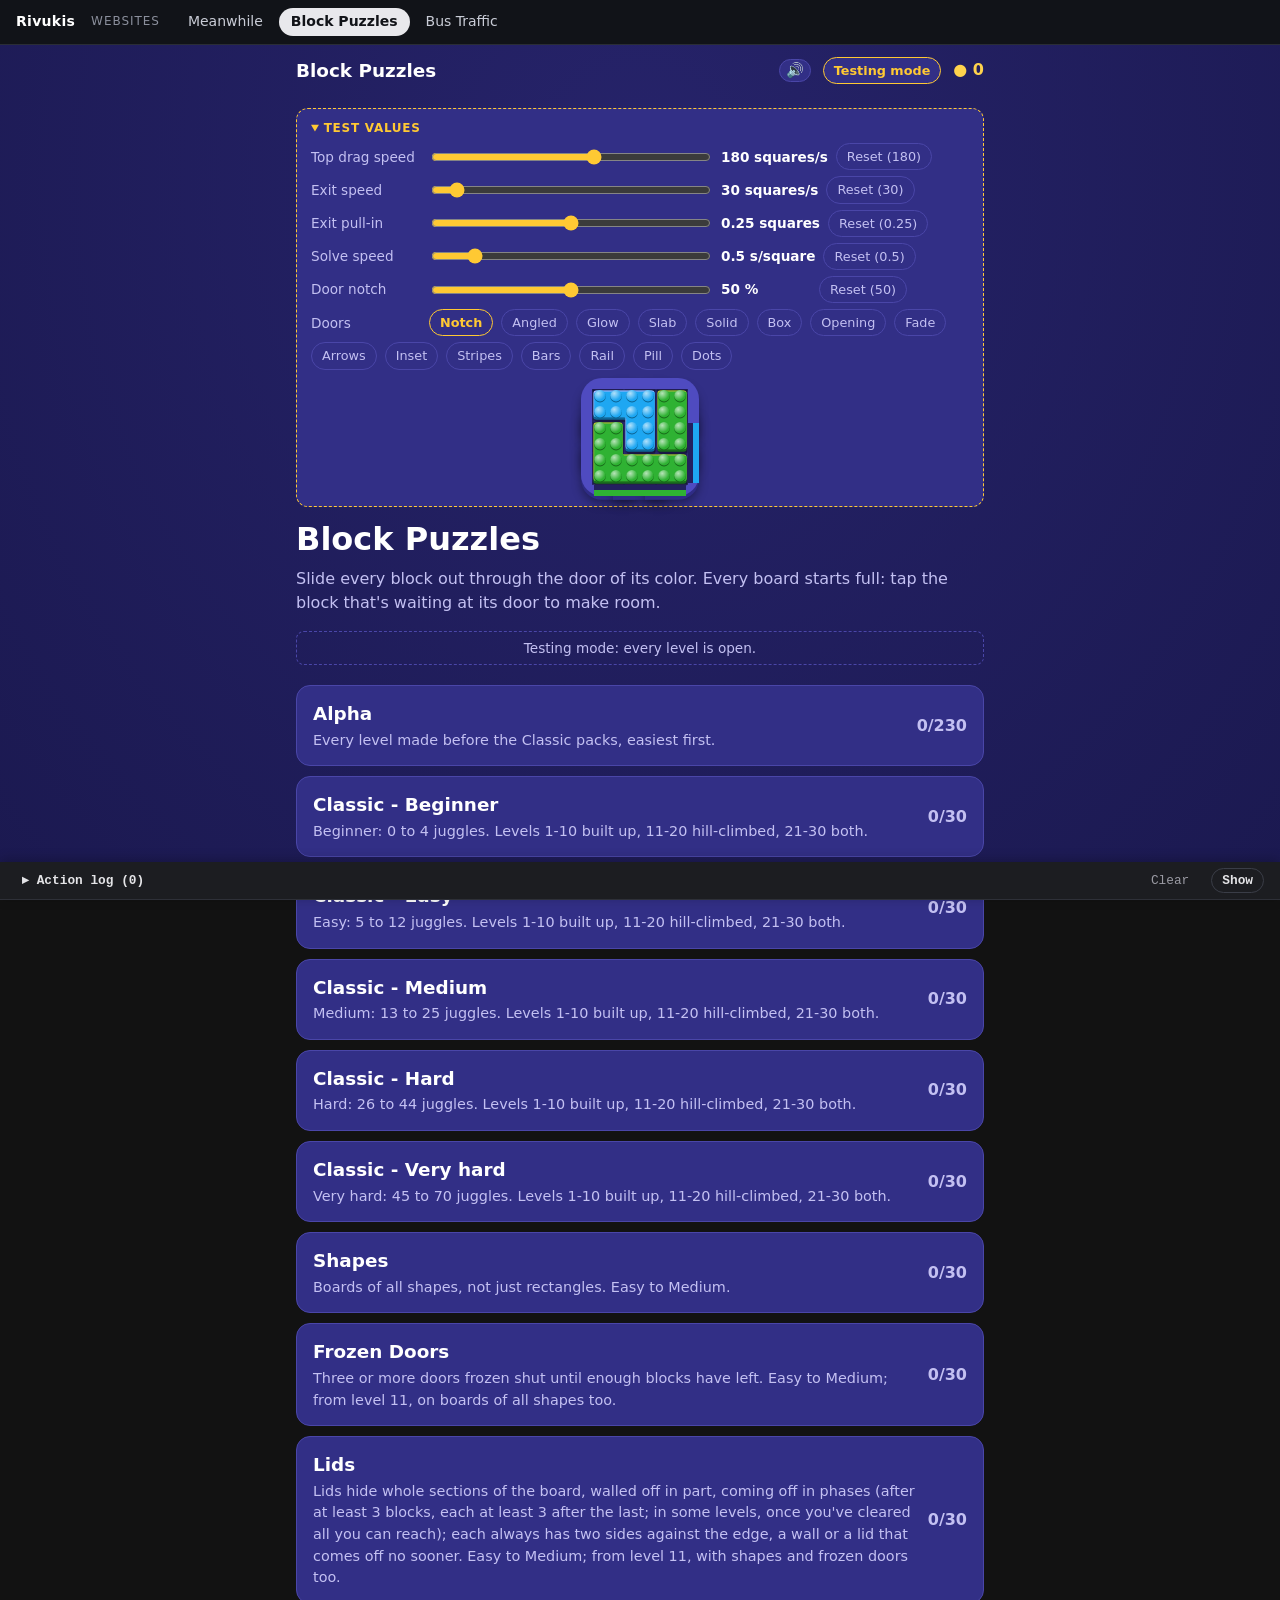
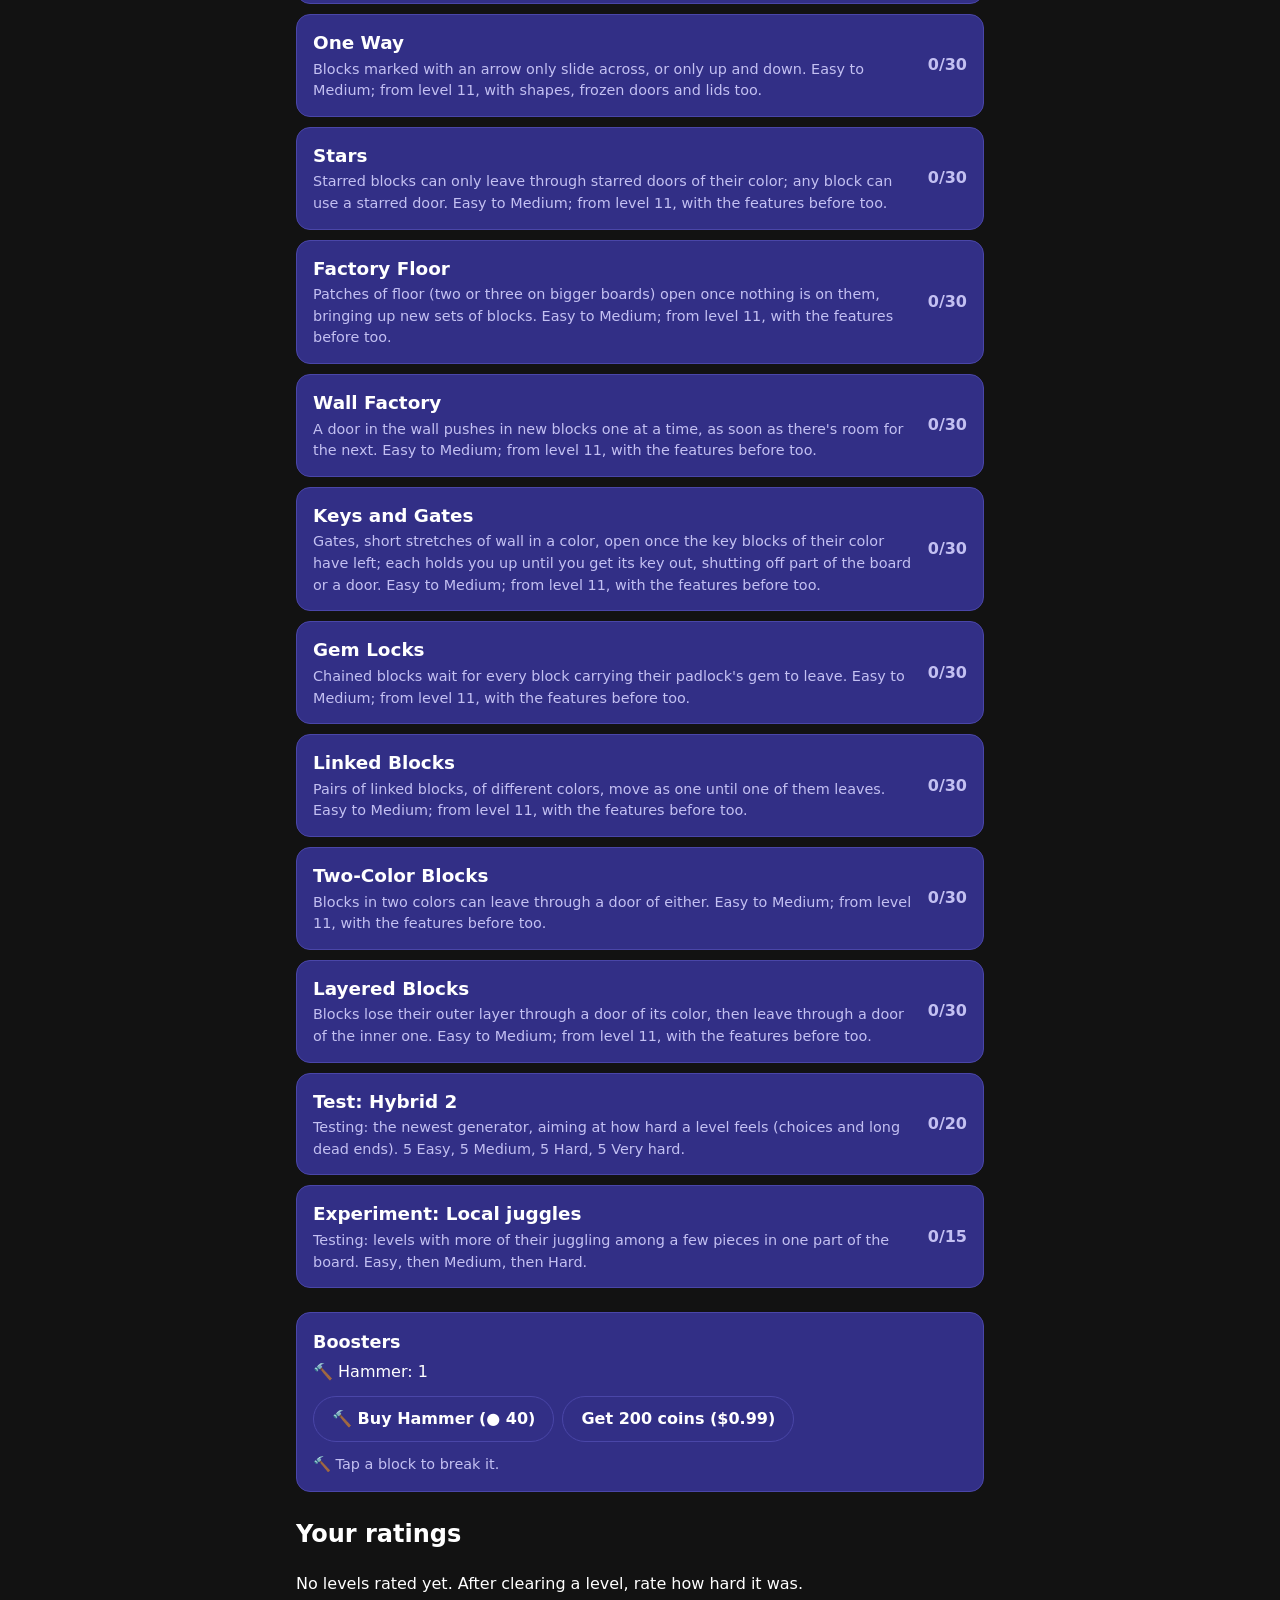
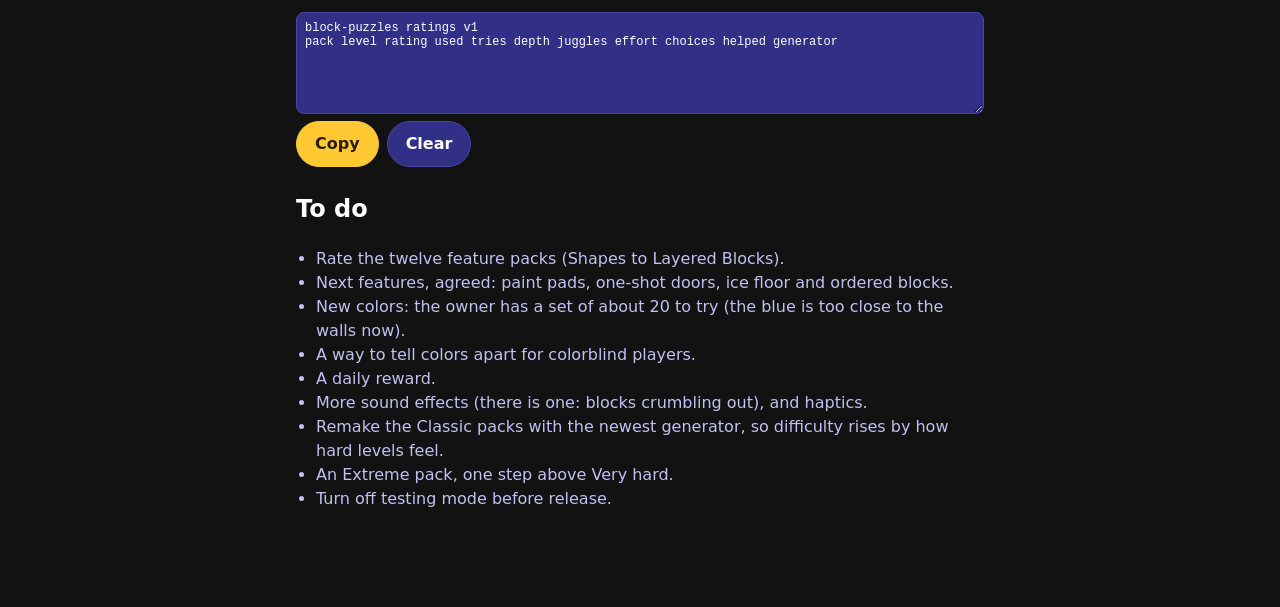
==== block-puzzles/index.html @ 2de06ac9 "Deploy 2a03bd501071a8209dc70621a8caba4c1db6daf6 from Rivukis/Rivukis-Website-Private" ====
<!doctype html>
<html lang="en" data-build="2a03bd501071a8209dc70621a8caba4c1db6daf6">
<head>
  <meta charset="utf-8">
  <meta name="viewport" content="width=device-width, initial-scale=1">
  <title>Block Puzzles</title>
  <link rel="icon" href="data:image/svg+xml,%3Csvg xmlns=%27http://www.w3.org/2000/svg%27 viewBox=%270 0 32 32%27%3E%3Crect x=%272%27 y=%272%27 width=%2716%27 height=%2712%27 rx=%273%27 fill=%27%23e5484d%27/%3E%3Crect x=%2714%27 y=%2716%27 width=%2716%27 height=%2714%27 rx=%273%27 fill=%27%233e7bfa%27/%3E%3C/svg%3E">
  <link rel="stylesheet" href="styles.css?v=2a03bd501071a8209dc70621a8caba4c1db6daf6">
  <script src="app.js?v=2a03bd501071a8209dc70621a8caba4c1db6daf6" defer></script>
  <script src="../shell/bar.js?v=2a03bd501071a8209dc70621a8caba4c1db6daf6" defer></script>
</head>
<body>
  <div id="app"></div>
  <noscript>This site needs JavaScript to run.</noscript>
</body>
</html>
---- block-puzzles/styles.css ----
:root {
  /* One look, light or dark: deep indigo, like the toy-brick games it's modeled on. */
  color-scheme: dark;
  --bg: #26236a;
  --bg-deep: #1b1950;
  --surface: #322f86;
  --fg: #ffffff;
  --muted: #c3c0f2;
  --border: #4a46a8;
  --accent: #ffc933;
  --accent-fg: #2a1d00;
  /* The board: a raised purple rim and walls (their side darker), and a sunken dark floor. */
  --wall: #4f4bc0;
  --wall-side: #2f2c86;
  --board: #23205f;
  --board-line: #2d2a74;
  --ok: #6fe08e;
  --warn: #ff6b6e;
  --log-bg: #1c1d21;
  --log-fg: #e4e4e7;
  --log-muted: #9a9aa3;
  --log-sim: #f0b35a;
  --log-info: #7fb4e8;
  --log-height: 30vh;
}


* {
  box-sizing: border-box;
}

/* Nothing may widen the page past the screen (a phone would zoom out to fit it). */
html {
  overflow-x: clip;
}

body {
  margin: 0;
  min-height: 100vh;
  background: radial-gradient(ellipse at 50% 20%, var(--bg), var(--bg-deep)) fixed;
  color: var(--fg);
  font-family: system-ui, -apple-system, "Segoe UI", sans-serif;
  line-height: 1.5;
}

#app {
  padding-bottom: calc(var(--log-height) + 24px);
}

/* With the action log collapsed, only its header bar covers the page. */
#app.log-collapsed {
  padding-bottom: 56px;
}

a {
  color: var(--accent);
}

.site-header {
  display: flex;
  justify-content: space-between;
  align-items: center;
  max-width: 720px;
  margin: 0 auto;
  padding: 12px 16px;
}

.site-title {
  color: var(--fg);
  font-weight: 800;
  font-size: 1.15rem;
  text-decoration: none;
}

.coins {
  font-weight: 800;
  color: #ffd34d;
}

.header-right {
  display: flex;
  align-items: center;
  gap: 12px;
}

.sound-toggle {
  padding: 2px 6px;
  border: 1px solid var(--border);
  border-radius: 999px;
  background: var(--surface);
  font-size: 0.9rem;
  line-height: 1.2;
  cursor: pointer;
}

.mode-toggle,
.door-style {
  padding: 3px 10px;
  border: 1px solid var(--border);
  border-radius: 999px;
  background: var(--surface);
  color: var(--muted);
  font: inherit;
  font-size: 0.8rem;
  cursor: pointer;
}

.mode-toggle[aria-pressed="true"],
.door-style[aria-pressed="true"] {
  border-color: var(--accent);
  color: var(--accent);
  font-weight: 700;
}

/* Testing mode's panel at the top of every screen. */
.test-values {
  width: calc(min(720px, 100%) - 32px);
  margin: 12px auto 0;
  padding: 10px 14px;
  border: 1px dashed var(--accent);
  border-radius: 12px;
  background: var(--surface);
  font-size: 0.85rem;
}
.test-values[hidden] {
  display: none;
}
.test-values summary {
  cursor: pointer;
  font-weight: 700;
  color: var(--accent);
  font-size: 0.75rem;
  letter-spacing: 0.06em;
  text-transform: uppercase;
}
.test-row {
  display: flex;
  flex-wrap: wrap;
  align-items: center;
  gap: 6px 8px;
  margin: 6px 0;
}
.test-label {
  min-width: 110px;
  color: var(--muted);
}
.speed-slider {
  flex: 1 1 140px;
  max-width: 280px;
  accent-color: var(--accent);
}
.speed-value {
  min-width: 90px;
  font-variant-numeric: tabular-nums;
  font-weight: 700;
}
.door-preview {
  display: flex;
  justify-content: center;
  margin-top: 8px;
}
.door-preview:empty {
  display: none;
}
.door-preview .board-frame {
  pointer-events: none;
}

/* Rating a cleared level, in testing mode. */
.rate {
  margin: 4px 0 14px;
}
.rate-question {
  margin: 0 0 8px;
  font-weight: 700;
}
.rate-buttons {
  display: flex;
  gap: 6px;
  justify-content: center;
}
.rate-button {
  display: flex;
  flex: 1 1 0;
  flex-direction: column;
  align-items: center;
  min-width: 0;
  padding: 6px 2px;
  border: 1px solid var(--border);
  border-radius: 10px;
  background: var(--surface);
  color: var(--fg);
  font: inherit;
  cursor: pointer;
}
.rate-button[aria-pressed="true"] {
  border-color: var(--accent);
  background: var(--accent);
  color: var(--accent-fg);
}
.rate-number {
  font-size: 1.1rem;
  font-weight: 700;
}
.rate-name {
  font-size: 0.65rem;
  white-space: nowrap;
}

.ratings {
  margin: 24px 0 0;
}
.ratings-text {
  width: 100%;
  padding: 8px;
  border: 1px solid var(--border);
  border-radius: 8px;
  background: var(--surface);
  color: var(--fg);
  font: 0.75rem ui-monospace, monospace;
}
.ratings-copied {
  align-self: center;
  color: var(--ok);
}

.todo {
  margin: 24px 0 40px;
}
.todo-list {
  margin: 0;
  padding-left: 20px;
  color: var(--muted);
  line-height: 1.5;
}

.main {
  max-width: 720px;
  margin: 0 auto;
  padding: 0 16px;
}

.button {
  display: inline-block;
  padding: 10px 18px;
  border: 1px solid var(--border);
  border-radius: 999px;
  background: var(--surface);
  color: var(--fg);
  font: inherit;
  font-weight: 600;
  text-decoration: none;
  cursor: pointer;
}

.button.primary {
  background: var(--accent);
  border-color: var(--accent);
  color: var(--accent-fg);
}

/* Home */

.intro h1 {
  margin: 8px 0 4px;
  font-size: 2rem;
}

.intro p {
  margin: 0 0 16px;
  color: var(--muted);
}

/* Packs */

.pack-list {
  display: grid;
  gap: 10px;
  margin: 20px 0;
  padding: 0;
  list-style: none;
}

.pack-card {
  display: grid;
  grid-template-columns: 1fr auto;
  gap: 2px 12px;
  padding: 14px 16px;
  border: 1px solid var(--border);
  border-radius: 14px;
  background: var(--surface);
  color: var(--fg);
  text-decoration: none;
}

.pack-name {
  font-size: 1.15rem;
  font-weight: 800;
}

.pack-description {
  grid-row: 2;
  color: var(--muted);
  font-size: 0.9rem;
}

.pack-progress {
  grid-row: 1 / span 2;
  grid-column: 2;
  align-self: center;
  color: var(--muted);
  font-weight: 700;
  font-variant-numeric: tabular-nums;
}

.pack-bar {
  display: flex;
  align-items: center;
  justify-content: space-between;
  gap: 12px;
  margin-bottom: 8px;
}

.pack-title {
  margin: 0;
  font-size: 1.2rem;
}

/* A pack's levels: pages of 30 (5 across, 6 down) that scroll sideways. */

.level-pages {
  display: flex;
  overflow-x: auto;
  scroll-snap-type: x mandatory;
  scrollbar-width: none;
}

.level-pages::-webkit-scrollbar {
  display: none;
}

/* Each page is a card, narrower than the screen, so pages stay apart while
   swiping between them. */
.level-page {
  flex: 0 0 100%;
  scroll-snap-align: start;
  display: flex;
  flex-direction: column;
  align-items: center;
  padding: 0 32px;
}

.page-title {
  margin: 4px 0 8px;
  font-size: 0.95rem;
  color: var(--muted);
}

/* A square 5 by 5 grid, even when a page has fewer levels. */
.level-grid {
  display: grid;
  grid-template-columns: repeat(5, 1fr);
  grid-template-rows: repeat(5, 1fr);
  gap: 8px;
  width: min(100%, 340px);
  aspect-ratio: 1;
  margin: 0;
  padding: 12px;
  list-style: none;
  border: 1px solid color-mix(in srgb, var(--page) 40%, var(--border));
  border-radius: 16px;
  background: var(--surface);
}

.level-button {
  position: relative;
  display: flex;
  align-items: center;
  justify-content: center;
  aspect-ratio: 1;
  border: 2px solid var(--page);
  border-radius: 10px;
  background: color-mix(in srgb, var(--page) 12%, var(--surface));
  color: var(--fg);
  text-decoration: none;
  overflow: hidden;
}

.level-button.open {
  background: color-mix(in srgb, var(--page) 35%, var(--surface));
}

.level-button.locked {
  border-color: var(--border);
  background: var(--bg);
  color: var(--muted);
}

/* A locked level: a grey padlock behind its number, unlike a solved level's colored star. */
.level-lock {
  position: absolute;
  left: 50%;
  top: 50%;
  width: 46%;
  height: 34%;
  transform: translate(-50%, -20%);
  border-radius: 4px;
  background: var(--muted);
  opacity: 0.35;
}

.level-lock::before {
  content: "";
  position: absolute;
  left: 18%;
  right: 18%;
  bottom: 100%;
  height: 70%;
  border: 3px solid var(--muted);
  border-bottom: 0;
  border-radius: 999px 999px 0 0;
}

.level-number {
  position: relative;
  font-size: 1.15rem;
  font-weight: 800;
}

/* A solved level: a big, partly see-through star behind its number. */
.level-star {
  position: absolute;
  inset: 0;
  display: flex;
  align-items: center;
  justify-content: center;
  font-size: 2.6rem;
  line-height: 1;
  color: var(--page);
  opacity: 0.45;
}

.testing-note,
.level-stats {
  margin: 4px 0 12px;
  color: var(--muted);
  font-size: 0.85rem;
  text-align: center;
}

.testing-note {
  padding: 6px 12px;
  border: 1px dashed var(--border);
  border-radius: 8px;
}

.page-turns {
  display: flex;
  justify-content: center;
  gap: 12px;
  margin: 16px 0;
}

.shop {
  margin: 24px 0;
  padding: 16px;
  border: 1px solid var(--border);
  border-radius: 14px;
  background: var(--surface);
}

.shop h2 {
  margin: 0 0 4px;
  font-size: 1.1rem;
}

.shop-counts {
  margin: 0 0 12px;
  white-space: pre-wrap;
}

.shop-buttons {
  display: flex;
  flex-wrap: wrap;
  gap: 8px;
}

.shop-help {
  margin: 12px 0 0;
  color: var(--muted);
  font-size: 0.9rem;
}

/* Playing a level */

.play {
  position: relative;
  display: flex;
  flex-direction: column;
  align-items: center;
}

/* The board, with room around it for a leaving block and its crumbs, which
   are clipped there: nothing that flies out may make the page any wider or
   taller, or a phone re-zooms and scrolls the page to fit it. The room
   overlaps what's above and below without moving it, and lets touches
   through. */
.board-slot {
  align-self: stretch;
  display: flex;
  justify-content: center;
  overflow: clip;
  padding-block: 72px;
  margin-block: -72px;
  pointer-events: none;
}
.board-slot > * {
  pointer-events: auto;
}

.play-bar {
  display: flex;
  align-items: center;
  justify-content: space-between;
  gap: 12px;
  width: 100%;
  margin-bottom: 12px;
}

.back {
  text-decoration: none;
  font-weight: 600;
  white-space: nowrap;
}

.level-title {
  margin: 0;
  font-size: 1.05rem;
  text-align: center;
}

.board-frame {
  position: relative;
  touch-action: none;
  user-select: none;
  -webkit-user-select: none;
}

.board {
  position: relative;
}

/* Under every square of the board, so together they draw its outline. A
   rounded corner on a square rounds its shadow by that plus the rim's width. */
.rim {
  --round: 10px;
  position: absolute;
  background: var(--wall);
  /* The rim's top. */
  box-shadow: 0 0 0 var(--pad) var(--wall);
}

/* Under the rim's top: its darker side below it, and a soft shadow under the whole board. */
.rim.rim-side {
  box-shadow:
    0 calc(var(--cell) * 0.12) 0 var(--pad) var(--wall-side),
    0 calc(var(--cell) * 0.25) calc(var(--cell) * 0.3) var(--pad) rgb(0 0 0 / 0.35);
}

/* The floor sits below the walls: where a wall (or the rim) rises above or
   left of a square, it casts a shadow onto it; below or right, a faint lit
   lip. (BoardView marks which sides of each square meet a wall: edge-t,
   edge-r, edge-b, edge-l.) */
.floor {
  --u: calc(var(--cell) / 100);
  --t: 0 0 transparent;
  --l: 0 0 transparent;
  --b: 0 0 transparent;
  --r: 0 0 transparent;
  position: absolute;
  background: var(--board);
  box-shadow: inset 0 0 0 0.5px var(--board-line), var(--t), var(--l), var(--b), var(--r);
}
.floor.edge-t { --t: inset 0 calc(var(--u) * 14) calc(var(--u) * 10) calc(var(--u) * -8) rgb(0 0 0 / 0.5); }
.floor.edge-l { --l: inset calc(var(--u) * 10) 0 calc(var(--u) * 8) calc(var(--u) * -6) rgb(0 0 0 / 0.35); }
.floor.edge-b { --b: inset 0 calc(var(--u) * -3) 0 rgb(255 255 255 / 0.12); }
.floor.edge-r { --r: inset calc(var(--u) * -3) 0 0 rgb(255 255 255 / 0.08); }

/* Walls inside the board stand up like the blocks: a lit top and left edge
   and a dark side below, on the sides that face the floor. */
.wall {
  --round: 6px;
  --u: calc(var(--cell) / 100);
  --t: 0 0 transparent;
  --l: 0 0 transparent;
  --b: 0 0 transparent;
  --r: 0 0 transparent;
  position: absolute;
  background: var(--wall);
  box-shadow: var(--t), var(--l), var(--b), var(--r);
}
.wall.edge-t { --t: inset 0 calc(var(--u) * 5) 0 rgb(255 255 255 / 0.14); }
.wall.edge-l { --l: inset calc(var(--u) * 4) 0 0 rgb(255 255 255 / 0.08); }
.wall.edge-b { --b: inset 0 calc(var(--u) * -12) 0 rgb(0 0 0 / 0.35); }
.wall.edge-r { --r: inset calc(var(--u) * -5) 0 0 rgb(0 0 0 / 0.2); }

/* Slab: the default. A slab of the door's color filling the rim, lit along
   its top, with a white arrow pointing out of the board. */
[data-doors="slab"] .door {
  background: var(--fill);
  box-shadow: inset 0 3px 0 rgb(255 255 255 / 0.3), inset 0 -3px 0 rgb(0 0 0 / 0.25);
}
[data-doors="slab"] .door::after {
  content: "";
  position: absolute;
  inset: 0;
  background: #fff;
  -webkit-mask: var(--arrow) center / min(80%, 80cqh, 26px) no-repeat;
  mask: var(--arrow) center / min(80%, 80cqh, 26px) no-repeat;
}
[data-doors="slab"] .door { container-type: size; }
[data-doors="slab"] .door-top { --arrow: url("data:image/svg+xml,%3Csvg xmlns='http://www.w3.org/2000/svg' viewBox='0 0 16 16'%3E%3Cpath d='M4 9.5l4-4 4 4' fill='none' stroke='black' stroke-width='2.6' stroke-linecap='round' stroke-linejoin='round'/%3E%3C/svg%3E"); }
[data-doors="slab"] .door-bottom { --arrow: url("data:image/svg+xml,%3Csvg xmlns='http://www.w3.org/2000/svg' viewBox='0 0 16 16'%3E%3Cpath d='M4 6.5l4 4 4-4' fill='none' stroke='black' stroke-width='2.6' stroke-linecap='round' stroke-linejoin='round'/%3E%3C/svg%3E"); }
[data-doors="slab"] .door-left { --arrow: url("data:image/svg+xml,%3Csvg xmlns='http://www.w3.org/2000/svg' viewBox='0 0 16 16'%3E%3Cpath d='M9.5 4l-4 4 4 4' fill='none' stroke='black' stroke-width='2.6' stroke-linecap='round' stroke-linejoin='round'/%3E%3C/svg%3E"); }
[data-doors="slab"] .door-right { --arrow: url("data:image/svg+xml,%3Csvg xmlns='http://www.w3.org/2000/svg' viewBox='0 0 16 16'%3E%3Cpath d='M6.5 4l4 4-4 4' fill='none' stroke='black' stroke-width='2.6' stroke-linecap='round' stroke-linejoin='round'/%3E%3C/svg%3E"); }

/* Box: a box of the color filling the rim, cut off from the wall on either
   side by a small gap (the page showing through), also between doors side
   by side. */
[data-doors="box"] .door {
  /* A ramp down and out: bright where it meets the floor, darker outward, with a sunken edge. */
  background: linear-gradient(var(--out), color-mix(in oklch, var(--fill) 80%, white), var(--fill) 45%, color-mix(in oklch, var(--fill) 65%, black));
  outline: 1px solid rgb(0 0 0 / 0.25);
  outline-offset: -1px;
}
[data-doors="box"] .door-top,
[data-doors="box"] .door-bottom { box-shadow: -3px 0 0 var(--bg), 3px 0 0 var(--bg); }
[data-doors="box"] .door-left,
[data-doors="box"] .door-right { box-shadow: 0 -3px 0 var(--bg), 0 3px 0 var(--bg); }

/* Doors sit on the rim, just outside their row of cells. There are a few
   styles to compare in testing mode (`data-doors` on the board frame). */
.door {
  --dark: color-mix(in oklch, var(--fill) 25%, var(--wall));
  position: absolute;
  /* Above the board's rim, which it sits on. */
  z-index: 1;
}

/* Fade: brightest at the board, fading into the rim's dark outside. */
[data-doors="fade"] .door-top { background: linear-gradient(to top, var(--fill), var(--dark)); }
[data-doors="fade"] .door-bottom { background: linear-gradient(to bottom, var(--fill), var(--dark)); }
[data-doors="fade"] .door-left { background: linear-gradient(to left, var(--fill), var(--dark)); }
[data-doors="fade"] .door-right { background: linear-gradient(to right, var(--fill), var(--dark)); }

/* Opening: the wall is cut away, so the floor runs out through it, tinted
   with the door's color, between two colored posts and over a colored
   threshold where it meets the board. */
[data-doors="opening"] .door {
  --tint: color-mix(in oklch, var(--fill) 70%, var(--board));
  --post: 4px;
  border: 0 solid var(--fill);
}
[data-doors="opening"] .door-top { background: linear-gradient(to top, var(--tint), var(--dark)); border-width: 0 var(--post) var(--post); }
[data-doors="opening"] .door-bottom { background: linear-gradient(to bottom, var(--tint), var(--dark)); border-width: var(--post) var(--post) 0; }
[data-doors="opening"] .door-left { background: linear-gradient(to left, var(--tint), var(--dark)); border-width: var(--post) var(--post) var(--post) 0; }
[data-doors="opening"] .door-right { background: linear-gradient(to right, var(--tint), var(--dark)); border-width: var(--post) 0 var(--post) var(--post); }

/* Inset: a colored gate set into the wall, like a raised bar. */
[data-doors="inset"] .door::before {
  content: "";
  position: absolute;
  inset: 22% 0;
  border-radius: 999px;
  background: var(--fill);
  box-shadow: inset 0 2px 0 rgb(255 255 255 / 0.4), inset 0 -2px 0 rgb(0 0 0 / 0.25), 0 1px 3px rgb(0 0 0 / 0.35);
}
[data-doors="inset"] .door-left::before,
[data-doors="inset"] .door-right::before {
  inset: 0 22%;
}

/* Arrows: a colored bar with chevrons pointing out of the board, in a
   lighter shade of the same color (drawn through a chevron-shaped mask). */
[data-doors="arrows"] .door {
  background: var(--fill);
  border-radius: 2px;
}
[data-doors="arrows"] .door::after {
  content: "";
  position: absolute;
  inset: 0;
  background: color-mix(in oklch, var(--fill) 45%, white);
  -webkit-mask-size: 12px 12px;
  mask-size: 12px 12px;
  -webkit-mask-position: center;
  mask-position: center;
}
[data-doors="arrows"] .door-top::after { -webkit-mask-image: url("data:image/svg+xml,%3Csvg xmlns='http://www.w3.org/2000/svg' viewBox='0 0 12 12'%3E%3Cpath d='M3 8l3-3 3 3' fill='none' stroke='black' stroke-width='1.8'/%3E%3C/svg%3E"); mask-image: url("data:image/svg+xml,%3Csvg xmlns='http://www.w3.org/2000/svg' viewBox='0 0 12 12'%3E%3Cpath d='M3 8l3-3 3 3' fill='none' stroke='black' stroke-width='1.8'/%3E%3C/svg%3E"); }
[data-doors="arrows"] .door-bottom::after { -webkit-mask-image: url("data:image/svg+xml,%3Csvg xmlns='http://www.w3.org/2000/svg' viewBox='0 0 12 12'%3E%3Cpath d='M3 4l3 3 3-3' fill='none' stroke='black' stroke-width='1.8'/%3E%3C/svg%3E"); mask-image: url("data:image/svg+xml,%3Csvg xmlns='http://www.w3.org/2000/svg' viewBox='0 0 12 12'%3E%3Cpath d='M3 4l3 3 3-3' fill='none' stroke='black' stroke-width='1.8'/%3E%3C/svg%3E"); }
[data-doors="arrows"] .door-left::after { -webkit-mask-image: url("data:image/svg+xml,%3Csvg xmlns='http://www.w3.org/2000/svg' viewBox='0 0 12 12'%3E%3Cpath d='M8 3l-3 3 3 3' fill='none' stroke='black' stroke-width='1.8'/%3E%3C/svg%3E"); mask-image: url("data:image/svg+xml,%3Csvg xmlns='http://www.w3.org/2000/svg' viewBox='0 0 12 12'%3E%3Cpath d='M8 3l-3 3 3 3' fill='none' stroke='black' stroke-width='1.8'/%3E%3C/svg%3E"); }
[data-doors="arrows"] .door-right::after { -webkit-mask-image: url("data:image/svg+xml,%3Csvg xmlns='http://www.w3.org/2000/svg' viewBox='0 0 12 12'%3E%3Cpath d='M4 3l3 3-3 3' fill='none' stroke='black' stroke-width='1.8'/%3E%3C/svg%3E"); mask-image: url("data:image/svg+xml,%3Csvg xmlns='http://www.w3.org/2000/svg' viewBox='0 0 12 12'%3E%3Cpath d='M4 3l3 3-3 3' fill='none' stroke='black' stroke-width='1.8'/%3E%3C/svg%3E"); }

/* The direction out of the board, and along the door, for the styles below. */
.door-top { --out: to top; --along: to right; }
.door-bottom { --out: to bottom; --along: to right; }
.door-left { --out: to left; --along: to bottom; }
.door-right { --out: to right; --along: to bottom; }

/* Solid: a plain flat bar of the color. */
[data-doors="solid"] .door { background: var(--fill); }

/* Glow: a bright bar whose light spills onto the dark rim. */
[data-doors="glow"] .door {
  background: linear-gradient(var(--out), color-mix(in oklch, var(--fill) 60%, white), var(--fill));
  border-radius: 3px;
  box-shadow: 0 0 8px 1px var(--fill);
}

/* Stripes: diagonal stripes, like a painted gate. */
[data-doors="stripes"] .door {
  background: repeating-linear-gradient(45deg, var(--fill) 0 5px, var(--dark) 5px 9px);
  border-radius: 2px;
}

/* Bars: a gate of colored bars across the gap, over a dark opening. */
[data-doors="bars"] .door {
  background: repeating-linear-gradient(var(--along), var(--fill) 0 3px, transparent 3px 8px), var(--dark);
  border: 0 solid var(--fill);
}
[data-doors="bars"] .door-top { border-bottom-width: 3px; }
[data-doors="bars"] .door-bottom { border-top-width: 3px; }
[data-doors="bars"] .door-left { border-right-width: 3px; }
[data-doors="bars"] .door-right { border-left-width: 3px; }

/* Rail: the rim stays dark, with a thin colored line where it meets the board. */
[data-doors="rail"] .door { background: linear-gradient(var(--out), var(--fill) 0 4px, transparent 4px); }

/* Pill: a rounded tab of the color, outlined, standing a little out from the rim. */
[data-doors="pill"] .door::before {
  content: "";
  position: absolute;
  inset: -2px;
  border-radius: 999px;
  background: var(--fill);
  border: 2px solid color-mix(in oklch, var(--fill) 40%, black);
}

/* Dots: a row of colored lights along the gap. */
[data-doors="dots"] .door {
  background: radial-gradient(circle, var(--fill) 0 3px, transparent 3.5px) center / 10px 10px, var(--dark);
  border-radius: 3px;
}

/* Notch (the default): a bar of the color, with the half next to the board
   cut away to plain floor, as if the block's way out were notched into the
   wall. */
[data-doors="notch"] .door { background: linear-gradient(var(--out), var(--board) 0 var(--notch, 50%), var(--fill) var(--notch, 50%)); }

/* A frozen door: covered in ice (pale, frosty stripes over the door), with
   the number of blocks still to leave before it thaws. The ice melts away
   when it gets to 0 (THAW_MS in boardView.ts). */
.door .ice {
  position: absolute;
  inset: -1px;
  display: grid;
  place-items: center;
  border-radius: 3px;
  background:
    repeating-linear-gradient(135deg, rgb(255 255 255 / 0.5) 0 2px, transparent 2px 7px),
    rgb(205 238 255 / 0.25);
  box-shadow: 0 0 0 1.5px rgb(235 248 255 / 0.95), 0 0 8px rgb(150 215 255 / 0.8);
  pointer-events: none;
}
.door .ice-count {
  display: grid;
  place-items: center;
  min-width: calc(var(--cell, 40px) * 0.42);
  height: calc(var(--cell, 40px) * 0.42);
  padding: 0 3px;
  border-radius: 999px;
  background: #eaf8ff;
  /* Ringed in the door's color, which the ice dims. */
  border: 3px solid var(--fill);
  color: #155b8a;
  font-size: calc(var(--cell, 40px) * 0.28);
  font-weight: 800;
  line-height: 1;
  box-shadow: 0 1px 3px rgb(0 0 0 / 0.35);
}
.door.thawing .ice {
  animation: thaw 450ms ease-in forwards;
}
@keyframes thaw {
  to { opacity: 0; transform: scale(1.25); filter: blur(2px); }
}

/* A lid over covered blocks: a raised panel in the walls' color, hiding
   what's under it, with how many blocks still have to leave before it
   lifts off (LID_MS in boardView.ts). */
.lid {
  position: absolute;
  z-index: 4;
  display: grid;
  place-items: center;
  border-radius: calc(var(--cell) * 0.14);
  background:
    repeating-linear-gradient(45deg, rgb(255 255 255 / 0.07) 0 6px, transparent 6px 12px),
    linear-gradient(color-mix(in oklch, var(--wall) 85%, white), var(--wall));
  box-shadow:
    inset 0 2px 0 rgb(255 255 255 / 0.25),
    inset 0 -3px 0 var(--wall-side),
    0 calc(var(--cell) * 0.08) calc(var(--cell) * 0.16) rgb(0 0 0 / 0.45);
  touch-action: none;
}
.lid-count {
  display: grid;
  place-items: center;
  min-width: calc(var(--cell) * 0.6);
  height: calc(var(--cell) * 0.6);
  padding: 0 4px;
  border-radius: 999px;
  background: var(--wall-side);
  border: 2px solid rgb(255 255 255 / 0.75);
  color: #fff;
  font-size: calc(var(--cell) * 0.36);
  font-weight: 800;
  line-height: 1;
}
.lid.opening {
  pointer-events: none;
  animation: lid-off 500ms ease-in forwards;
}
@keyframes lid-off {
  40% { transform: translateY(calc(var(--cell) * -0.15)) scale(1.04); opacity: 1; }
  to { transform: translateY(calc(var(--cell) * -0.4)) scale(1.1); opacity: 0; }
}

/* A one-way block's arrow, both ways along the way it moves. */
.brick .one-way,
.brick .one-way-edge {
  fill: none;
  stroke-linecap: round;
  stroke-linejoin: round;
}
.brick .one-way { stroke: #fff; stroke-width: 0.075; }
.brick .one-way-edge { stroke: rgb(0 0 0 / 0.45); stroke-width: 0.14; }

/* A starred block's star, and a starred door's: gold, edged dark. */
.brick .star {
  fill: #ffd84a;
  stroke: rgb(70 40 0 / 0.7);
  stroke-width: 0.045;
  stroke-linejoin: round;
}
.door-star.fading {
  transition: opacity 450ms, scale 450ms;
  opacity: 0;
  scale: 0.4;
}
.door-star {
  position: absolute;
  left: 50%;
  top: 50%;
  transform: translate(-50%, -50%);
  color: #ffd84a;
  font-size: calc(var(--cell, 40px) * 0.42);
  line-height: 1;
  text-shadow: 0 0 2px rgb(70 40 0), 0 1px 2px rgb(0 0 0 / 0.6);
  pointer-events: none;
}

/* A floor factory: an orange frame on the floor, under the blocks (it
   shows between those on it), striped, split down the middle into two
   sliding doors. It lights up while a held block is off it (letting go
   would open it). When it opens, it's over its blocks while the doors
   slide apart (OPEN_MS in boardView.ts), showing them sunk below the
   floor, small and dark; then they rise up into their places (RISE_MS). */
.factory {
  --factory: #ff9419;
  position: absolute;
  box-sizing: border-box;
  border: 3px dashed var(--factory);
  border-radius: calc(var(--cell) * 0.12);
  overflow: hidden;
  pointer-events: none;
}
.factory-door {
  position: absolute;
  top: 0;
  bottom: 0;
  width: 50%;
  background: repeating-linear-gradient(45deg, var(--factory) 0 5px, var(--board) 5px 13px);
  transition: translate 350ms ease-in;
}
.factory-door-left { left: 0; box-shadow: inset -2px 0 0 rgb(0 0 0 / 0.5); }
.factory-door-right { right: 0; box-shadow: inset 2px 0 0 rgb(0 0 0 / 0.5); }
.factory.opening .factory-door-left { translate: -100% 0; }
.factory.opening .factory-door-right { translate: 100% 0; }
.factory.ready {
  filter: brightness(1.45) saturate(1.2);
  box-shadow: 0 0 calc(var(--cell) * 0.25) rgb(255 170 60 / 0.75);
  transition: filter 120ms, box-shadow 120ms;
}
.factory.over { z-index: 1; }
.factory.opening {
  animation: factory-open 300ms ease-out 550ms forwards;
}
@keyframes factory-open {
  to { opacity: 0; }
}
.block.rising {
  transform-origin: calc(var(--w) / 2) calc(var(--h) / 2);
  animation: rise 850ms linear;
}
@keyframes rise {
  0%, 41% { scale: 0.8; filter: brightness(0.3) drop-shadow(0 0 0 transparent); animation-timing-function: cubic-bezier(.2,.8,.3,1.2); }
  80% { filter: brightness(1.05) drop-shadow(0 calc(var(--cell) * 0.08) calc(var(--cell) * 0.1) rgb(0 0 0 / 0.45)); }
  100% { scale: 1; filter: brightness(1); }
}

/* A wall factory's tool: a door on the rim, outlined in its next block's
   color (--next), of two folding leaves that crunch up toward its ends
   (like an accordion) to let a block out (DOORS_MS), and unfold shut
   behind it; with how many blocks it has left. While a block is held, the
   spot its next block comes in is outlined in that block's color, and
   lights up where letting go would let it in. It fades when it's empty. */
.injector {
  position: absolute;
  z-index: 1;
  display: grid;
  place-items: center;
  border-radius: 4px;
  background: #15132f;
  box-shadow: inset 0 0 0 2px var(--next, #ffd84a), 0 0 0 1px rgb(0 0 0 / 0.4);
  overflow: hidden;
}
.injector-leaf {
  position: absolute;
  inset: 2px;
  background: repeating-linear-gradient(var(--along), #4b4790 0 3px, #2b2850 3px 6px, #6c68b8 6px 7px);
  transition: scale 120ms ease-in;
}
.injector-top, .injector-bottom { --along: to right; }
.injector-left, .injector-right { --along: to bottom; }
.injector-top .injector-leaf, .injector-bottom .injector-leaf { width: calc(50% - 2px); }
.injector-left .injector-leaf, .injector-right .injector-leaf { height: calc(50% - 2px); }
.injector-top .injector-leaf-end, .injector-bottom .injector-leaf-end { left: auto; transform-origin: right; }
.injector-top .injector-leaf-start, .injector-bottom .injector-leaf-start { right: auto; transform-origin: left; }
.injector-left .injector-leaf-end, .injector-right .injector-leaf-end { top: auto; transform-origin: bottom; }
.injector-left .injector-leaf-start, .injector-right .injector-leaf-start { bottom: auto; transform-origin: top; }
.injector-top.open .injector-leaf, .injector-bottom.open .injector-leaf { scale: 0.12 1; }
.injector-left.open .injector-leaf, .injector-right.open .injector-leaf { scale: 1 0.12; }
.injector.open .injector-count { opacity: 0; }
.injector-count {
  position: relative;
  transition: opacity 120ms;
  display: grid;
  place-items: center;
  min-width: calc(var(--cell) * 0.42);
  height: calc(var(--cell) * 0.42);
  border-radius: 999px;
  background: var(--next, #ffd84a);
  color: #fff;
  text-shadow: 0 1px 1px rgb(0 0 0 / 0.5);
  font-size: calc(var(--cell) * 0.28);
  font-weight: 800;
  line-height: 1;
}
.injector.spent {
  animation: factory-open 500ms ease-out forwards;
}
.injector-next {
  display: none;
  pointer-events: none;
}
.holding .injector-next {
  display: block;
}
.injector-next > div {
  position: absolute;
  box-sizing: border-box;
  border: 3px dashed var(--fill);
  border-radius: calc(var(--cell) * 0.12);
  background: color-mix(in srgb, var(--fill) 30%, var(--board));
  transition: background 120ms, box-shadow 120ms;
}
.injector-next.ready > div {
  border-style: solid;
  background: color-mix(in srgb, var(--fill) 55%, var(--board));
  box-shadow: 0 0 calc(var(--cell) * 0.2) var(--fill);
}
/* A wall factory's block comes out of the tool: it slides in from beyond
   the wall, cut off where the wall is. */
/* (Its box is its full size while it comes, for the clip; only its squares take touches.) */
.block.arriving { animation: 500ms ease-out 120ms backwards; width: var(--w); height: var(--h); pointer-events: none; }
.block.arriving .block-cell { pointer-events: auto; }
.block.arriving-top { animation-name: out-of-top; }
.block.arriving-bottom { animation-name: out-of-bottom; }
.block.arriving-left { animation-name: out-of-left; }
.block.arriving-right { animation-name: out-of-right; }
/* (The clip goes to inset(0), not none, so it slides along with the block:
   none can't be animated to, and would flip halfway.) */
@keyframes out-of-top { from { translate: 0 calc(var(--h) * -1); clip-path: inset(100% 0 0 0); } to { clip-path: inset(0); } }
@keyframes out-of-bottom { from { translate: 0 var(--h); clip-path: inset(0 0 100% 0); } to { clip-path: inset(0); } }
@keyframes out-of-left { from { translate: calc(var(--w) * -1) 0; clip-path: inset(0 0 0 100%); } to { clip-path: inset(0); } }
@keyframes out-of-right { from { translate: var(--w) 0; clip-path: inset(0 100% 0 0); } to { clip-path: inset(0); } }

/* Angled notch (the default): Notch, with its ends cut at 45 degrees, so
   it's as wide as its squares where it meets the board and narrower by the
   rim's depth at each end outside: two doors meeting at a corner of the
   board line up with the usual gap between them. Drawn on ::before, so
   the cut doesn't clip what's on the door (ice, a star). */
[data-doors="angled"] .door::before {
  content: "";
  position: absolute;
  inset: 0;
  background: linear-gradient(var(--out), var(--board) 0 var(--notch, 50%), var(--fill) var(--notch, 50%));
}
[data-doors="angled"] .door-top::before { clip-path: polygon(var(--pad) 0, calc(100% - var(--pad)) 0, 100% 100%, 0 100%); }
[data-doors="angled"] .door-bottom::before { clip-path: polygon(0 0, 100% 0, calc(100% - var(--pad)) 100%, var(--pad) 100%); }
[data-doors="angled"] .door-left::before { clip-path: polygon(0 var(--pad), 100% 0, 100% 100%, 0 calc(100% - var(--pad))); }
[data-doors="angled"] .door-right::before { clip-path: polygon(0 0, 100% var(--pad), 100% calc(100% - var(--pad)), 0 100%); }

/* Crumbs breaking off a block as it goes out through its door. */
.crumb {
  position: absolute;
  z-index: 3;
  border-radius: 2px;
  background: var(--fill);
  box-shadow: inset 0 -2px 0 color-mix(in oklch, var(--fill) 60%, black);
  pointer-events: none;
}

/* Once a color's last block has left, its doors fade away. */
.door.closing {
  transition: opacity 300ms;
  opacity: 0;
}

.block {
  position: absolute;
  top: 0;
  left: 0;
  cursor: grab;
  /* Settling on whole cells after a drop. */
  transition: transform 120ms ease-out, opacity 250ms;
  touch-action: none;
}

/* While dragged, a block follows the pointer exactly, on its own layer. */
.block.dragging {
  cursor: grabbing;
  z-index: 2;
  transition: none;
  will-change: transform;
}

/* Its shadow on the floor (drawn in brick.ts). */
.brick-shadow { fill: rgb(0 0 0 / 0.35); }

/* Held: a glow lights up around the block's outline, solid right at its
   edge and fading away from it (bands drawn in brick.ts, shown only now). */
.brick-glow {
  display: none;
  fill: none;
  stroke: #fff;
  stroke-linejoin: round;
}
.dragging .brick-glow { display: inline; }

.block.exiting {
  z-index: 2;
  pointer-events: none;
}

/* Sliding out, a frame at a time (see BoardView.leave). */
.block.leaving {
  transition: none;
  pointer-events: none;
}

.block.smashed {
  transition: transform 300ms, opacity 300ms, scale 300ms;
  opacity: 0;
  scale: 0.4;
  pointer-events: none;
}

.block-cell {
  position: absolute;
  display: flex;
  align-items: center;
  justify-content: center;
  padding: 2px;
}

/* A block is drawn as one picture of a toy brick (brick.ts): its side in a
   darker shade, its top face lit along the top and left, and its studs. It's
   drawn a little in from its squares (SKIN in board.ts), and its hitbox is
   the same, so blocks rub against each other rather than float apart. */
.brick {
  position: absolute;
  top: 0;
  left: 0;
  overflow: visible;
  pointer-events: none;
}
.brick-side { fill: color-mix(in oklch, var(--fill) 70%, black); }
.brick-shine { fill: color-mix(in oklch, var(--fill) 72%, white); }
.brick-face { fill: var(--fill); }
.stud { fill: var(--fill); }
.stud-edge { fill: color-mix(in oklch, var(--fill) 68%, black); }

.boosters {
  display: flex;
  flex-wrap: wrap;
  justify-content: center;
  gap: 8px;
  margin-top: 16px;
}

.booster {
  display: flex;
  align-items: center;
  gap: 6px;
  padding: 8px 14px;
  border: 1px solid var(--border);
  border-radius: 999px;
  background: var(--surface);
  color: var(--fg);
  font: inherit;
  font-weight: 600;
  cursor: pointer;
}

.booster.armed {
  border-color: var(--warn);
  box-shadow: 0 0 0 2px color-mix(in srgb, var(--warn) 35%, transparent);
}

.booster-count {
  min-width: 1.6em;
  padding: 0 6px;
  border-radius: 999px;
  background: var(--bg);
  font-size: 0.85rem;
  text-align: center;
}

.hint {
  min-height: 1.5em;
  margin: 8px 0 0;
  color: var(--muted);
}

.overlay {
  position: absolute;
  inset: 0;
  display: flex;
  align-items: center;
  justify-content: center;
  background: color-mix(in srgb, var(--bg) 70%, transparent);
  z-index: 5;
}

.overlay[hidden] {
  display: none;
}

.overlay-card {
  max-width: 320px;
  padding: 24px;
  border-radius: 18px;
  background: var(--surface);
  border: 1px solid var(--border);
  box-shadow: 0 10px 30px rgb(0 0 0 / 0.2);
  text-align: center;
}

.overlay-card h2 {
  margin: 0 0 4px;
}

.overlay-won h2 {
  color: var(--ok);
}

.overlay-buttons {
  display: flex;
  flex-direction: column;
  gap: 8px;
  margin-top: 16px;
}

/* Log panel */

.log-panel {
  position: fixed;
  left: 0;
  right: 0;
  bottom: 0;
  display: flex;
  flex-direction: column;
  max-height: var(--log-height);
  background: var(--log-bg);
  color: var(--log-fg);
  font-family: ui-monospace, "SFMono-Regular", Menlo, Consolas, monospace;
  font-size: 0.8rem;
  box-shadow: 0 -2px 12px rgb(0 0 0 / 0.25);
  z-index: 10;
}

.log-header {
  display: flex;
  justify-content: space-between;
  align-items: center;
  padding: 6px 16px;
  border-bottom: 1px solid #2e3038;
}

.log-header button {
  border: 0;
  background: none;
  color: var(--log-fg);
  font: inherit;
  font-weight: 700;
  cursor: pointer;
}

.log-actions {
  display: flex;
  gap: 16px;
}

.log-clear {
  font-weight: 400 !important;
  color: var(--log-muted) !important;
}

.log-hide {
  padding: 2px 10px !important;
  border: 1px solid #3a3d47 !important;
  border-radius: 999px;
}

.log-list {
  margin: 0;
  padding: 6px 16px 10px;
  list-style: none;
  overflow-y: auto;
}

.log-panel.collapsed .log-list {
  display: none;
}

.log-entry {
  display: flex;
  gap: 10px;
  padding: 2px 0;
}

.log-entry time,
.log-empty {
  color: var(--log-muted);
}

.log-tag {
  flex: none;
  width: 9ch;
  font-weight: 700;
}

.log-simulated .log-tag {
  color: var(--log-sim);
}

.log-info .log-tag {
  color: var(--log-info);
}

.log-message {
  overflow-wrap: anywhere;
}

/* Keys and Gates: a gate is bars in its color across its squares, set in
   the wall, with a keyhole; it opens by sliding its bars away into the
   walls at its ends (THAW_MS in boardView.ts). A key block has a key on
   it, white with a dark edge. */
.gate {
  position: absolute;
  z-index: 1;
  box-sizing: border-box;
  border-radius: calc(var(--cell) * 0.1);
  border: 2px solid color-mix(in oklch, var(--fill) 55%, black);
  background:
    repeating-linear-gradient(var(--bars), transparent 0 calc(var(--cell) * 0.14), color-mix(in oklch, var(--fill) 60%, black) calc(var(--cell) * 0.14) calc(var(--cell) * 0.2)),
    linear-gradient(var(--bars), color-mix(in oklch, var(--fill) 80%, white), var(--fill));
  box-shadow: inset 0 0 0 2px rgb(255 255 255 / 0.25), 0 2px 4px rgb(0 0 0 / 0.4);
  display: grid;
  place-items: center;
  transition: scale 450ms ease-in, opacity 450ms ease-in;
}
.gate-across { --bars: to right; transform-origin: center; }
.gate-down { --bars: to bottom; transform-origin: center; }
.gate-keyhole {
  width: calc(var(--cell) * 0.26);
  height: calc(var(--cell) * 0.36);
  background: #15132f;
  clip-path: polygon(50% 0, 78% 12%, 85% 38%, 66% 55%, 80% 100%, 20% 100%, 34% 55%, 15% 38%, 22% 12%);
  box-shadow: 0 0 0 2px rgb(255 255 255 / 0.6);
}
.gate.opening.gate-across { scale: 0 1; opacity: 0; }
.gate.opening.gate-down { scale: 1 0; opacity: 0; }
.key-mark .key-edge { stroke: rgb(0 0 0 / 0.5); stroke-width: 0.15; stroke-linecap: round; }
.key-mark .key-metal { stroke: #fff6c8; stroke-width: 0.08; stroke-linecap: round; }

/* Gem Locks: gems, each its own cut and color, with a darker edge,
   facets and a glint; a carried gem sits in a pale setting on its block.
   A chained block has chains across it, corner to corner, and a padlock
   with its gem set in it and how many blocks with that gem are still to
   leave; when the last has left, a gem flies to it (GEM_MS) and the
   chains and padlock fall away. */
.gem-edge { fill: rgb(0 0 0 / 0.45); }
.gem-cut { stroke: rgb(0 0 0 / 0.35); stroke-width: 0.02; }
.gem-facets { fill: rgb(255 255 255 / 0.18); stroke: rgb(255 255 255 / 0.55); stroke-width: 0.02; }
.gem-glint { fill: rgb(255 255 255 / 0.9); }
.gem-setting > circle { fill: rgb(255 255 255 / 0.85); stroke: rgb(0 0 0 / 0.3); stroke-width: 0.03; }
.chains .chain-edge { stroke: rgb(20 20 30 / 0.55); stroke-width: 0.17; stroke-linecap: round; fill: none; }
.chains .chain-links { stroke: #c9cbd6; stroke-width: 0.1; stroke-dasharray: 0.12 0.06; stroke-linecap: round; fill: none; }
.padlock-shackle { fill: none; stroke: #9ea2b3; stroke-width: 0.08; }
.padlock-body { fill: #e6b931; stroke: #8a6510; stroke-width: 0.04; }
.lock-count {
  position: absolute;
  display: grid;
  place-items: center;
  min-width: calc(var(--cell) * 0.3);
  height: calc(var(--cell) * 0.3);
  border-radius: 999px;
  background: #fff;
  color: #2b2850;
  font-size: calc(var(--cell) * 0.2);
  font-weight: 800;
  line-height: 1;
  box-shadow: 0 1px 2px rgb(0 0 0 / 0.5);
  pointer-events: none;
}
.block .chains, .block .padlock, .block .lock-count { transition: opacity 400ms ease-in, translate 400ms ease-in; }
.block.unchained .chains, .block.unchained .padlock, .block.unchained .lock-count { opacity: 0; translate: 0 calc(var(--cell) * 0.3); }
.gem-flying {
  position: absolute;
  z-index: 4;
  margin: calc(var(--cell) * -0.3) 0 0 calc(var(--cell) * -0.3);
  pointer-events: none;
  filter: drop-shadow(0 0 calc(var(--cell) * 0.1) #fff);
}

/* Linked blocks: a chain link of two rings across where they meet; it
   snaps (fades) when one of them leaves. */
.link {
  position: absolute;
  top: 0;
  left: 0;
  z-index: 2;
  width: 0;
  height: 0;
  margin: var(--at-y) 0 0 var(--at-x);
  pointer-events: none;
  transition: opacity 450ms, scale 450ms;
}
.link-ring {
  position: absolute;
  box-sizing: border-box;
  width: calc(var(--cell) * 0.44);
  height: calc(var(--cell) * 0.26);
  border: calc(var(--cell) * 0.07) solid #e3e5ee;
  border-radius: 999px;
  box-shadow: 0 1px 2px rgb(0 0 0 / 0.7), inset 0 1px 1px rgb(0 0 0 / 0.5);
}
.link-across .link-ring:first-child { left: calc(var(--cell) * -0.38); top: calc(var(--cell) * -0.13); }
.link-across .link-ring:last-child { left: calc(var(--cell) * -0.06); top: calc(var(--cell) * -0.13); }
.link-down .link-ring { width: calc(var(--cell) * 0.26); height: calc(var(--cell) * 0.44); }
.link-down .link-ring:first-child { left: calc(var(--cell) * -0.13); top: calc(var(--cell) * -0.38); }
.link-down .link-ring:last-child { left: calc(var(--cell) * -0.13); top: calc(var(--cell) * -0.06); }
.link.breaking { opacity: 0; scale: 1.6; }

/* Layered blocks: the inner block, its own color, set in the outer layer
   with a dark rim; when the outer layer comes off at its door, it
   crumbles out through it and the inner block flashes. Two-color blocks:
   the second color is the bottom-right half, corner to corner. */
.outer-layer { fill: var(--fill); filter: drop-shadow(0 0.02px 0.03px rgb(0 0 0 / 0.5)); }
.inner-rim { fill: none; stroke: rgb(0 0 0 / 0.4); stroke-width: 0.04; }
.block.stripped { animation: stripped 500ms ease-out; }
@keyframes stripped {
  from { filter: brightness(1.8); }
}
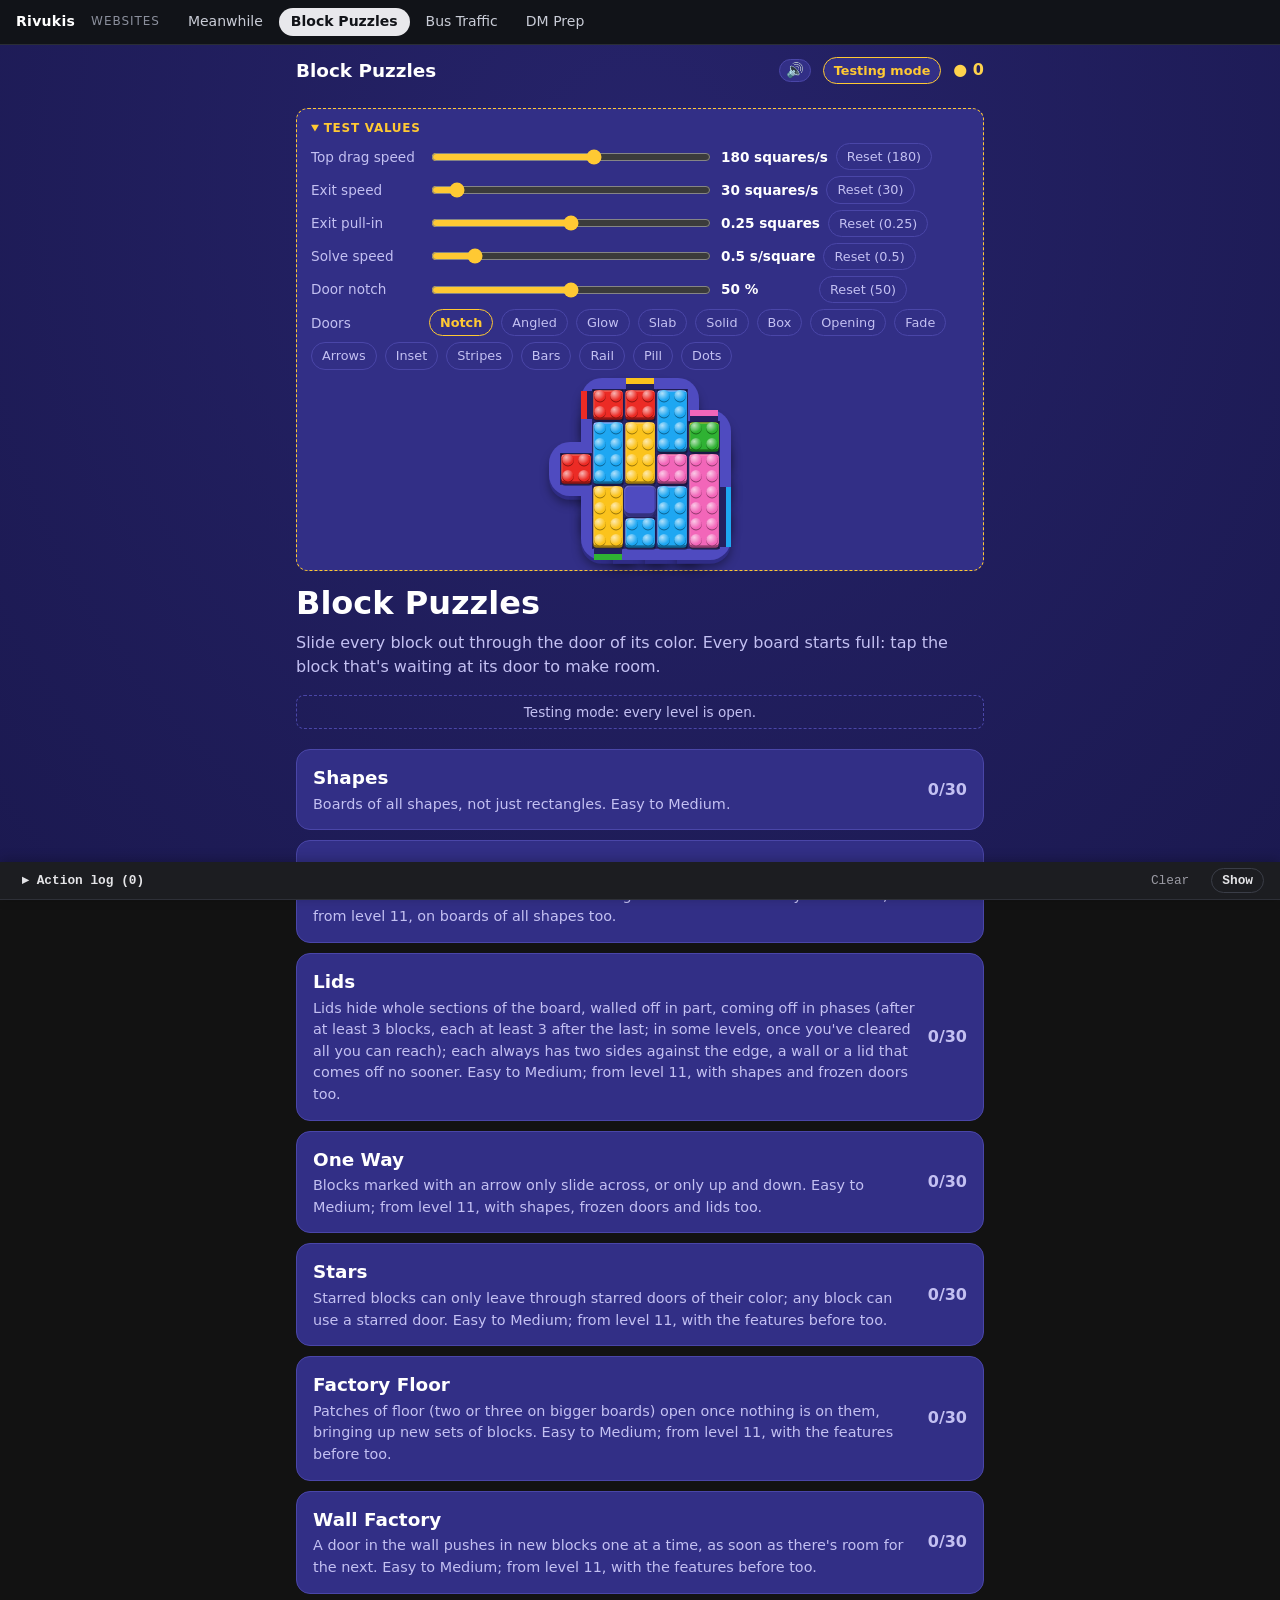
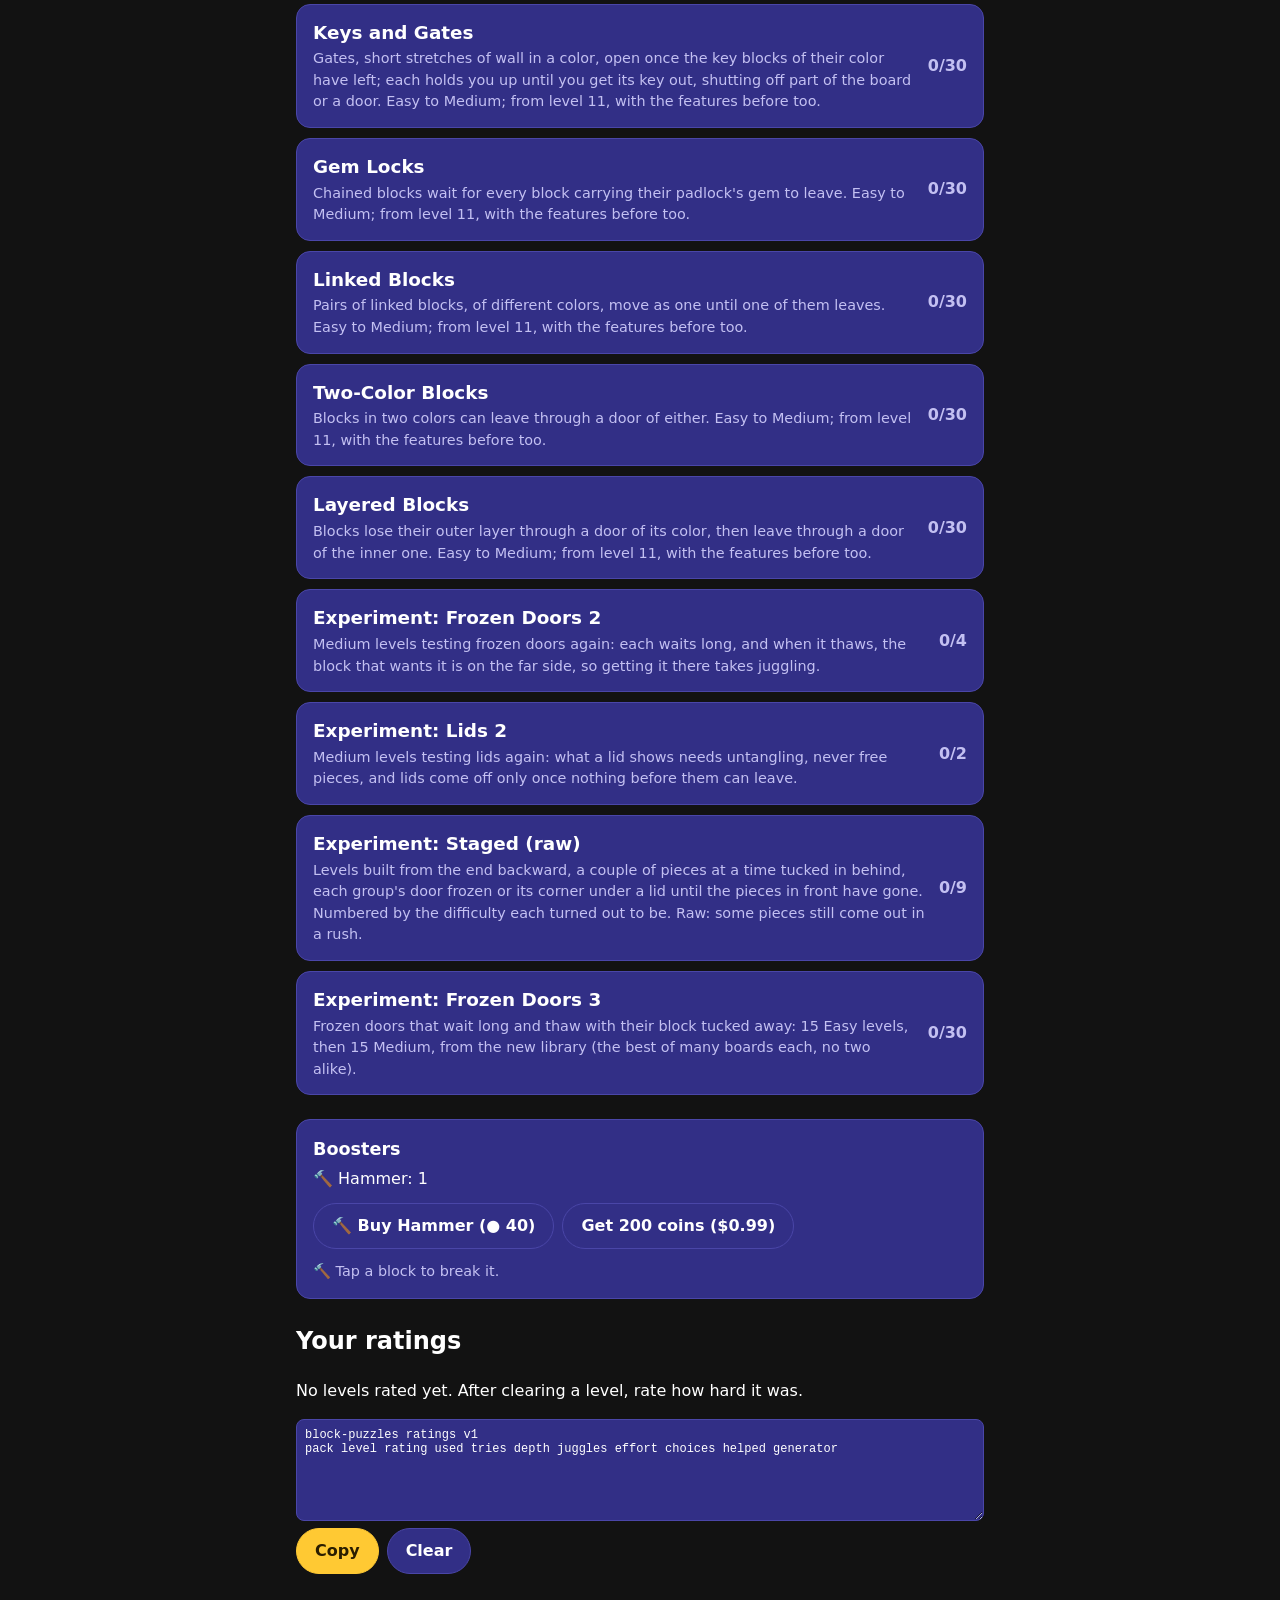
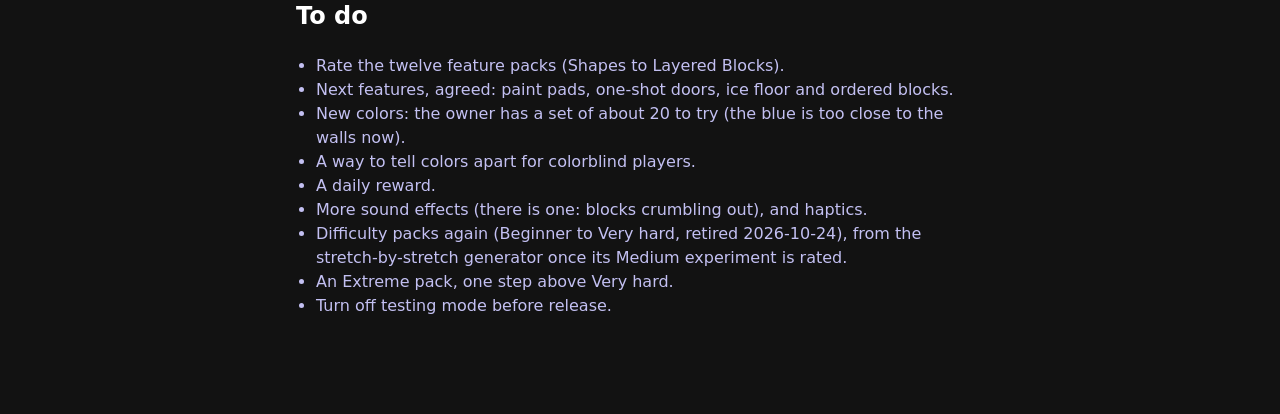
==== commit c6175b6e: "Deploy b82cc3cd0161bf856693e7d96a929ee424ba4d84 from Rivukis/Rivukis-Website-Private" ====
--- a/block-puzzles/index.html
+++ b/block-puzzles/index.html
@@ -1,13 +1,13 @@
 <!doctype html>
-<html lang="en" data-build="2a03bd501071a8209dc70621a8caba4c1db6daf6">
+<html lang="en" data-build="b82cc3cd0161bf856693e7d96a929ee424ba4d84">
 <head>
   <meta charset="utf-8">
   <meta name="viewport" content="width=device-width, initial-scale=1">
   <title>Block Puzzles</title>
   <link rel="icon" href="data:image/svg+xml,%3Csvg xmlns=%27http://www.w3.org/2000/svg%27 viewBox=%270 0 32 32%27%3E%3Crect x=%272%27 y=%272%27 width=%2716%27 height=%2712%27 rx=%273%27 fill=%27%23e5484d%27/%3E%3Crect x=%2714%27 y=%2716%27 width=%2716%27 height=%2714%27 rx=%273%27 fill=%27%233e7bfa%27/%3E%3C/svg%3E">
-  <link rel="stylesheet" href="styles.css?v=2a03bd501071a8209dc70621a8caba4c1db6daf6">
-  <script src="app.js?v=2a03bd501071a8209dc70621a8caba4c1db6daf6" defer></script>
-  <script src="../shell/bar.js?v=2a03bd501071a8209dc70621a8caba4c1db6daf6" defer></script>
+  <link rel="stylesheet" href="styles.css?v=b82cc3cd0161bf856693e7d96a929ee424ba4d84">
+  <script src="app.js?v=b82cc3cd0161bf856693e7d96a929ee424ba4d84" defer></script>
+  <script src="../shell/bar.js?v=b82cc3cd0161bf856693e7d96a929ee424ba4d84" defer></script>
 </head>
 <body>
   <div id="app"></div>
--- a/block-puzzles/styles.css
+++ b/block-puzzles/styles.css
@@ -205,6 +205,19 @@
 .rate-name {
   font-size: 0.65rem;
   white-space: nowrap;
+}
+.rate-note {
+  box-sizing: border-box;
+  width: 100%;
+  margin-top: 8px;
+  padding: 6px 8px;
+  border: 1px solid var(--border);
+  border-radius: 8px;
+  background: var(--surface);
+  color: var(--fg);
+  font: inherit;
+  font-size: 0.85rem;
+  resize: vertical;
 }
 
 .ratings {
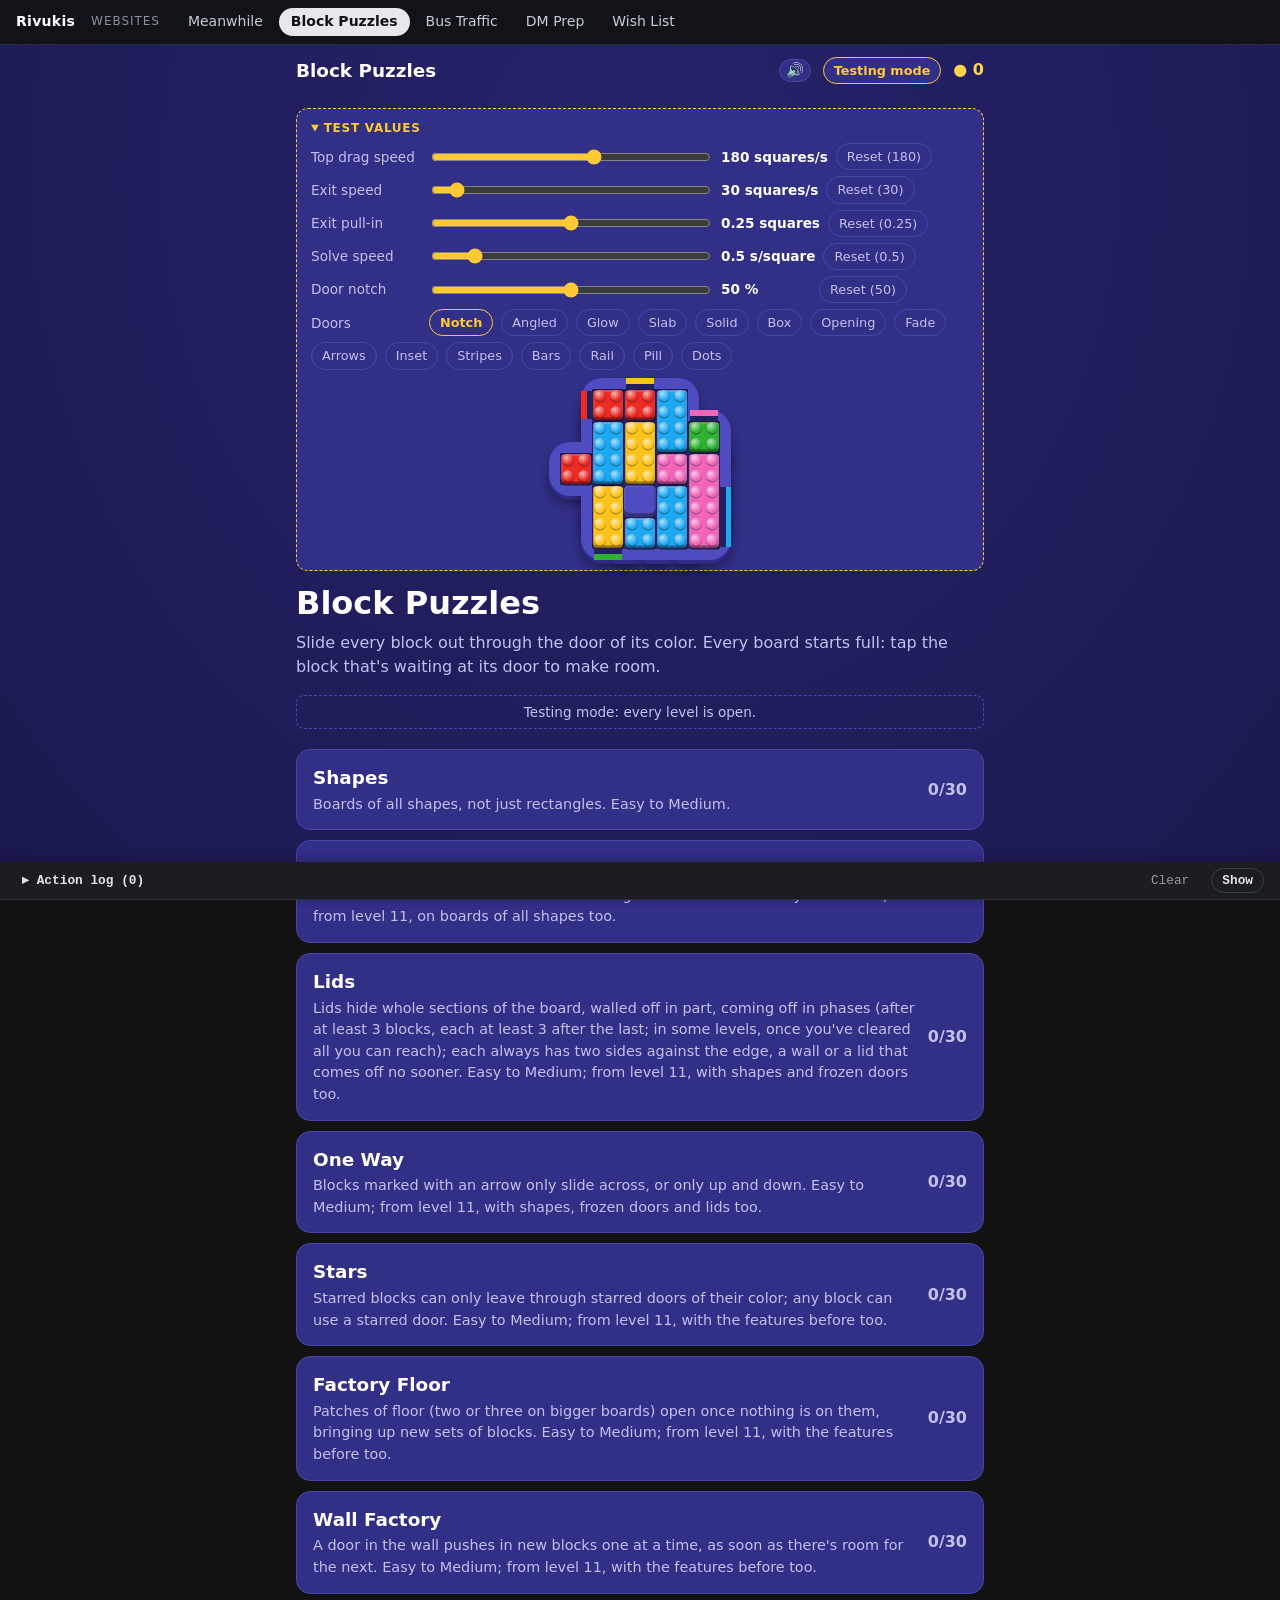
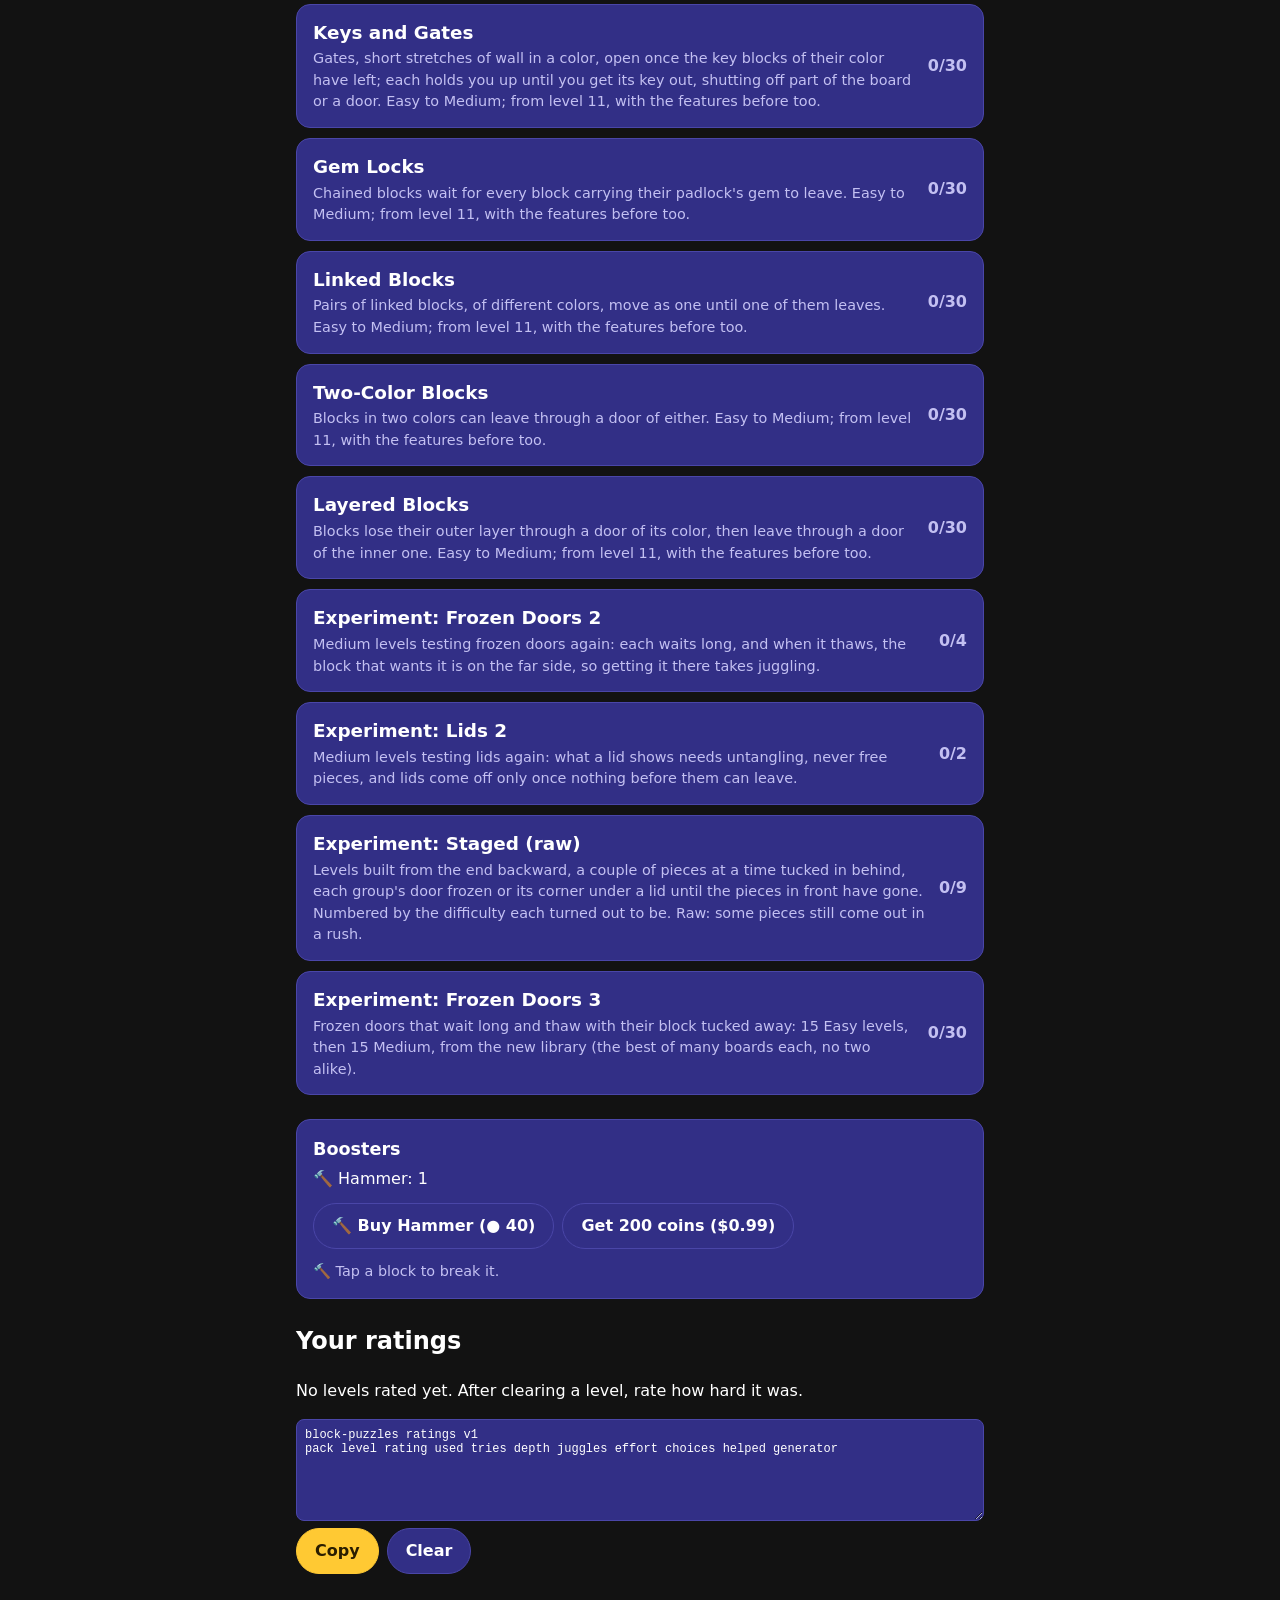
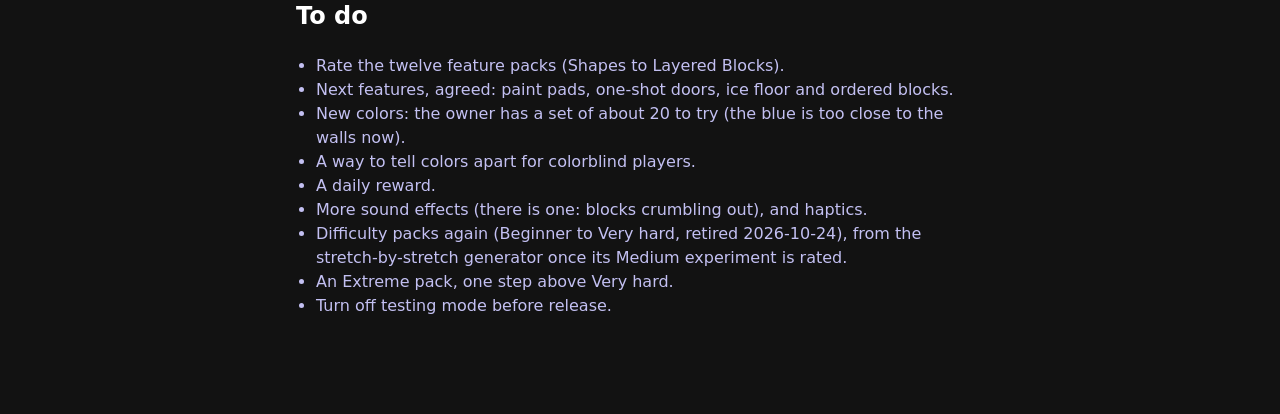
==== commit 0da77f5f: "Deploy 741ed1dd3f05d5b32c3f8fe6263530a56f1e2af3 from Rivukis/Rivukis-Website-Private" ====
--- a/block-puzzles/index.html
+++ b/block-puzzles/index.html
@@ -1,13 +1,13 @@
 <!doctype html>
-<html lang="en" data-build="b82cc3cd0161bf856693e7d96a929ee424ba4d84">
+<html lang="en" data-build="741ed1dd3f05d5b32c3f8fe6263530a56f1e2af3">
 <head>
   <meta charset="utf-8">
   <meta name="viewport" content="width=device-width, initial-scale=1">
   <title>Block Puzzles</title>
   <link rel="icon" href="data:image/svg+xml,%3Csvg xmlns=%27http://www.w3.org/2000/svg%27 viewBox=%270 0 32 32%27%3E%3Crect x=%272%27 y=%272%27 width=%2716%27 height=%2712%27 rx=%273%27 fill=%27%23e5484d%27/%3E%3Crect x=%2714%27 y=%2716%27 width=%2716%27 height=%2714%27 rx=%273%27 fill=%27%233e7bfa%27/%3E%3C/svg%3E">
-  <link rel="stylesheet" href="styles.css?v=b82cc3cd0161bf856693e7d96a929ee424ba4d84">
-  <script src="app.js?v=b82cc3cd0161bf856693e7d96a929ee424ba4d84" defer></script>
-  <script src="../shell/bar.js?v=b82cc3cd0161bf856693e7d96a929ee424ba4d84" defer></script>
+  <link rel="stylesheet" href="styles.css?v=741ed1dd3f05d5b32c3f8fe6263530a56f1e2af3">
+  <script src="app.js?v=741ed1dd3f05d5b32c3f8fe6263530a56f1e2af3" defer></script>
+  <script src="../shell/bar.js?v=741ed1dd3f05d5b32c3f8fe6263530a56f1e2af3" defer></script>
 </head>
 <body>
   <div id="app"></div>
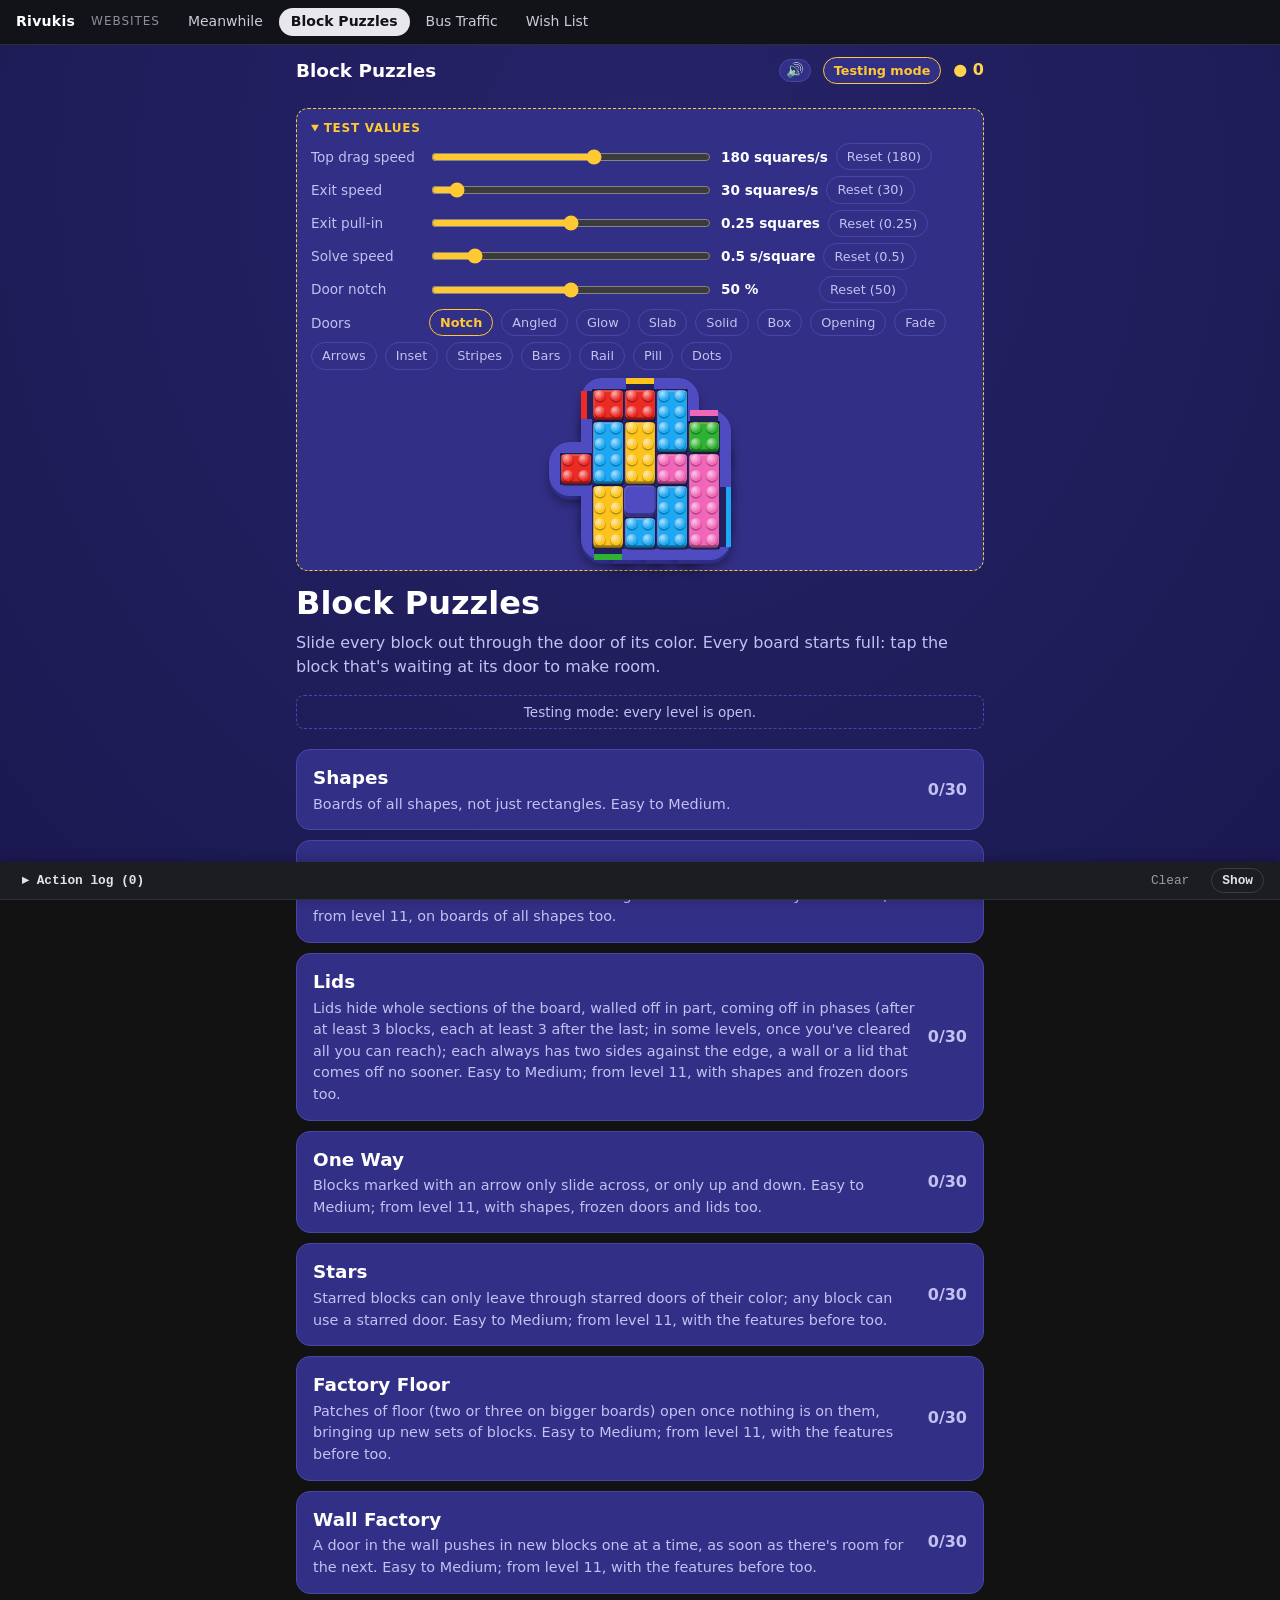
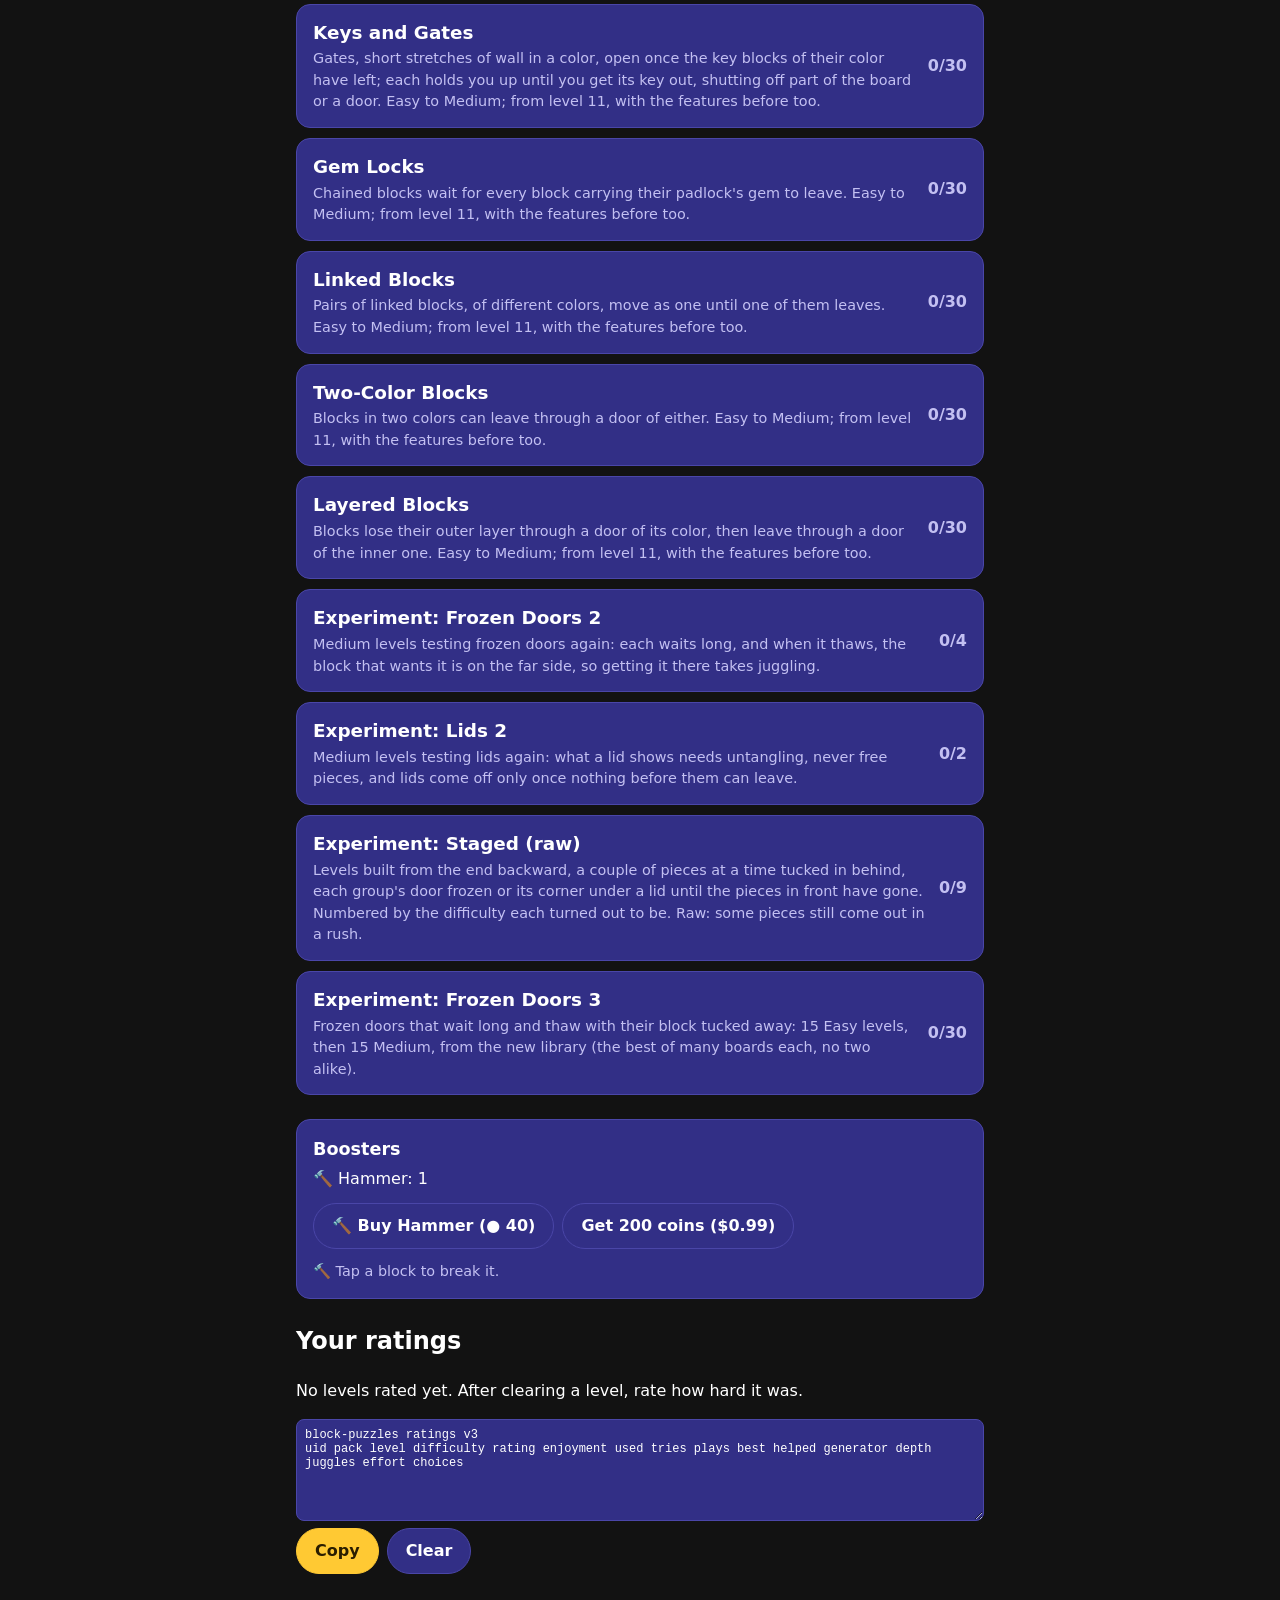
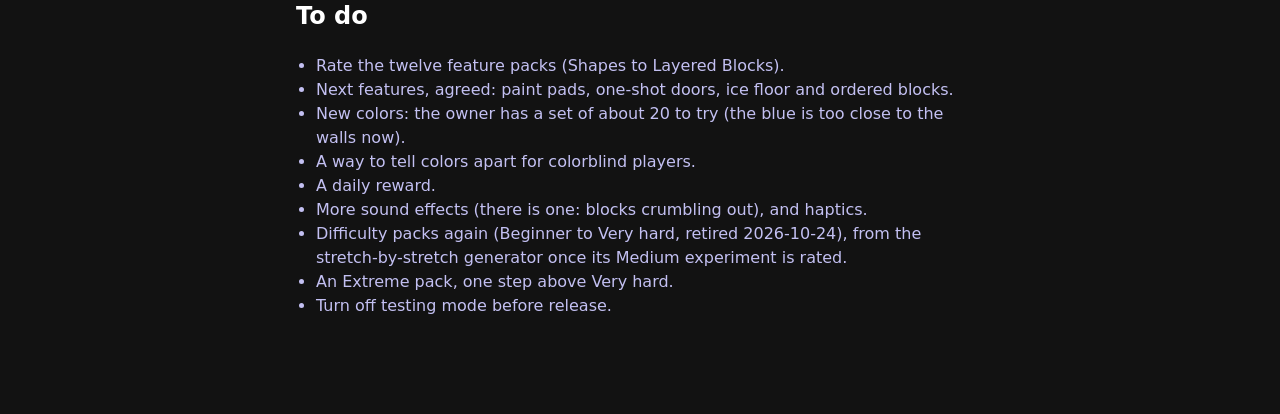
==== commit 1b7c9a9f: "Deploy 6b03668e73e40013d6fa064404192785b126944e from Rivukis/Rivukis-Website-Private" ====
--- a/block-puzzles/index.html
+++ b/block-puzzles/index.html
@@ -1,13 +1,13 @@
 <!doctype html>
-<html lang="en" data-build="741ed1dd3f05d5b32c3f8fe6263530a56f1e2af3">
+<html lang="en" data-build="6b03668e73e40013d6fa064404192785b126944e">
 <head>
   <meta charset="utf-8">
   <meta name="viewport" content="width=device-width, initial-scale=1">
   <title>Block Puzzles</title>
   <link rel="icon" href="data:image/svg+xml,%3Csvg xmlns=%27http://www.w3.org/2000/svg%27 viewBox=%270 0 32 32%27%3E%3Crect x=%272%27 y=%272%27 width=%2716%27 height=%2712%27 rx=%273%27 fill=%27%23e5484d%27/%3E%3Crect x=%2714%27 y=%2716%27 width=%2716%27 height=%2714%27 rx=%273%27 fill=%27%233e7bfa%27/%3E%3C/svg%3E">
-  <link rel="stylesheet" href="styles.css?v=741ed1dd3f05d5b32c3f8fe6263530a56f1e2af3">
-  <script src="app.js?v=741ed1dd3f05d5b32c3f8fe6263530a56f1e2af3" defer></script>
-  <script src="../shell/bar.js?v=741ed1dd3f05d5b32c3f8fe6263530a56f1e2af3" defer></script>
+  <link rel="stylesheet" href="styles.css?v=6b03668e73e40013d6fa064404192785b126944e">
+  <script src="app.js?v=6b03668e73e40013d6fa064404192785b126944e" defer></script>
+  <script src="../shell/bar.js?v=6b03668e73e40013d6fa064404192785b126944e" defer></script>
 </head>
 <body>
   <div id="app"></div>
--- a/block-puzzles/styles.css
+++ b/block-puzzles/styles.css
@@ -170,6 +170,9 @@
 .rate {
   margin: 4px 0 14px;
 }
+.rate-scale + .rate-scale {
+  margin-top: 12px;
+}
 .rate-question {
   margin: 0 0 8px;
   font-weight: 700;
@@ -407,6 +410,38 @@
   border-color: var(--border);
   background: var(--bg);
   color: var(--muted);
+}
+
+/* A locked level made for a difficulty still shows its color, faintly: what's ahead. */
+.level-button.locked[data-difficulty] {
+  border-color: color-mix(in srgb, var(--page) 45%, var(--border));
+}
+
+/* What the level boxes' colors mean (packs whose levels were made for a difficulty). */
+.difficulty-key {
+  display: flex;
+  flex-wrap: wrap;
+  justify-content: center;
+  gap: 6px 14px;
+  margin: 0 0 10px;
+  padding: 0;
+  list-style: none;
+  color: var(--muted);
+  font-size: 0.85rem;
+}
+
+.difficulty-key li {
+  display: flex;
+  align-items: center;
+  gap: 6px;
+}
+
+.difficulty-swatch {
+  width: 14px;
+  height: 14px;
+  border: 2px solid var(--page);
+  border-radius: 4px;
+  background: color-mix(in srgb, var(--page) 35%, var(--surface));
 }
 
 /* A locked level: a grey padlock behind its number, unlike a solved level's colored star. */
